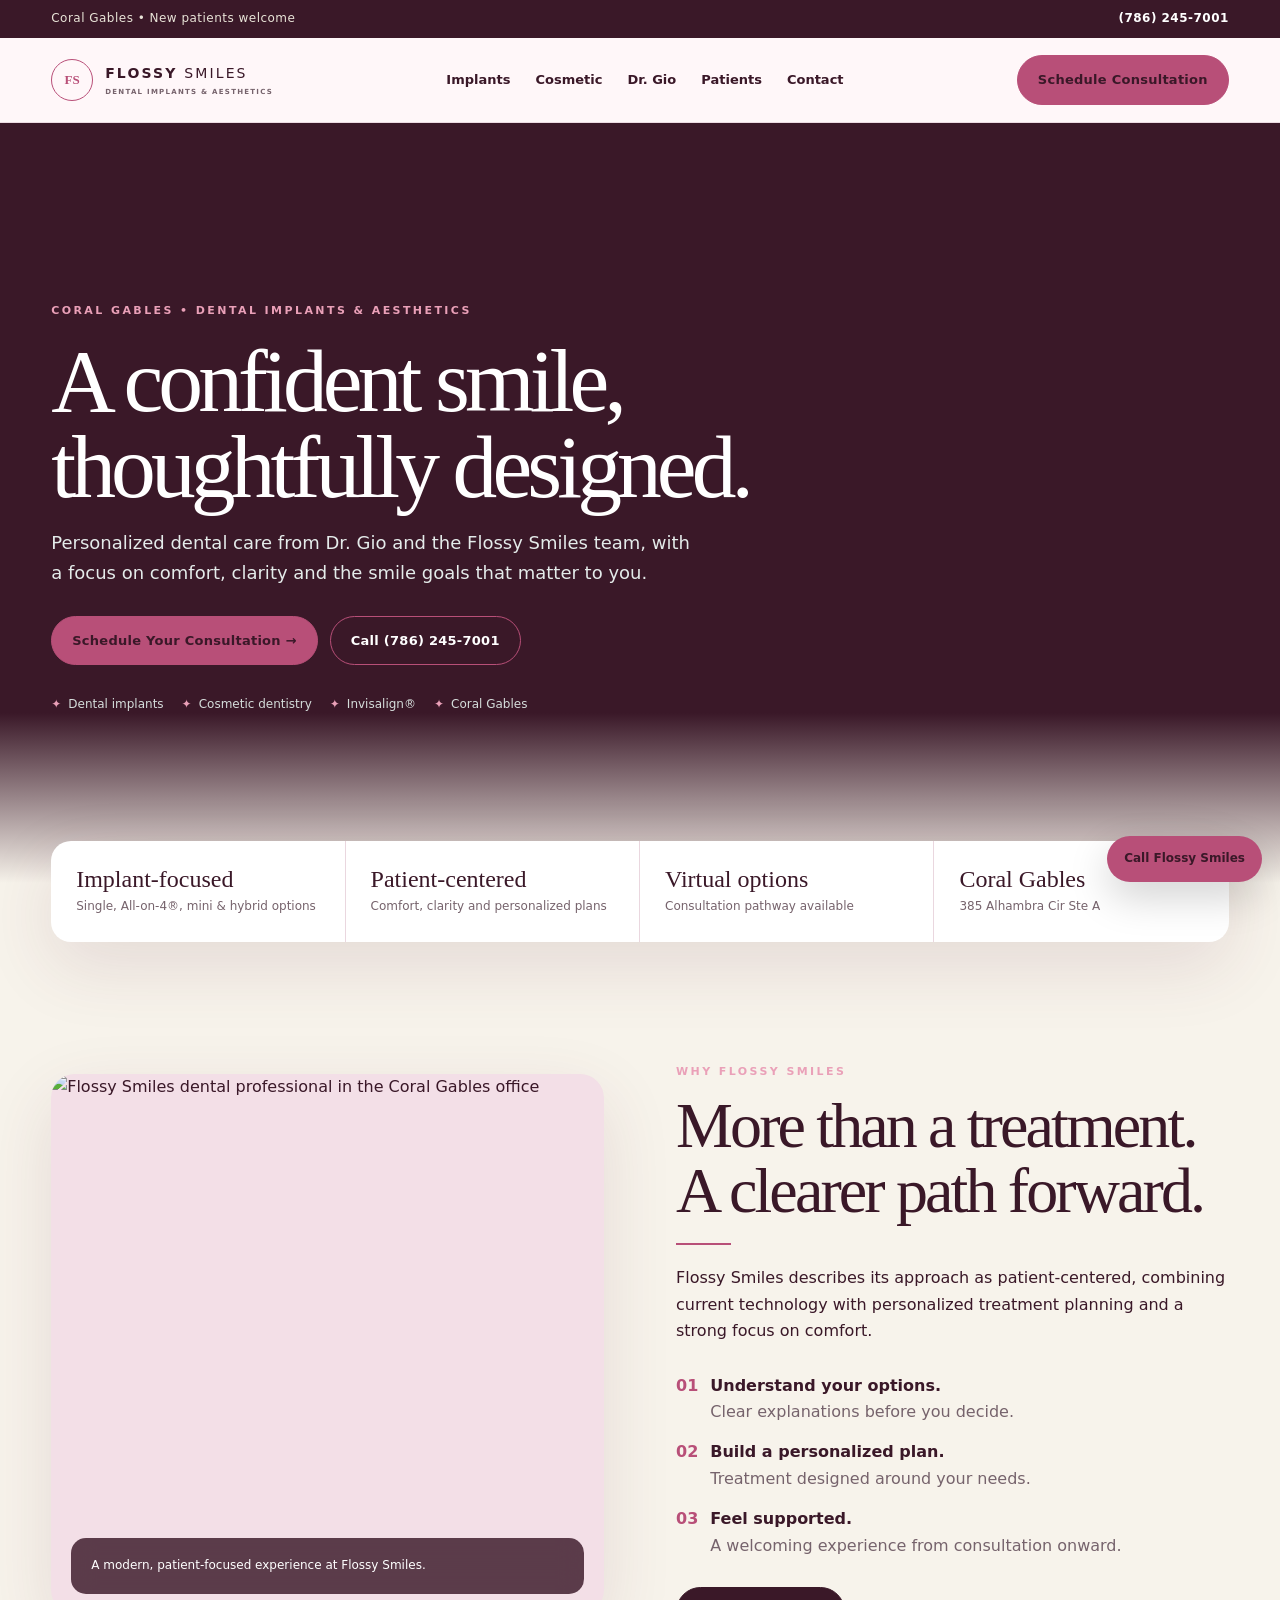
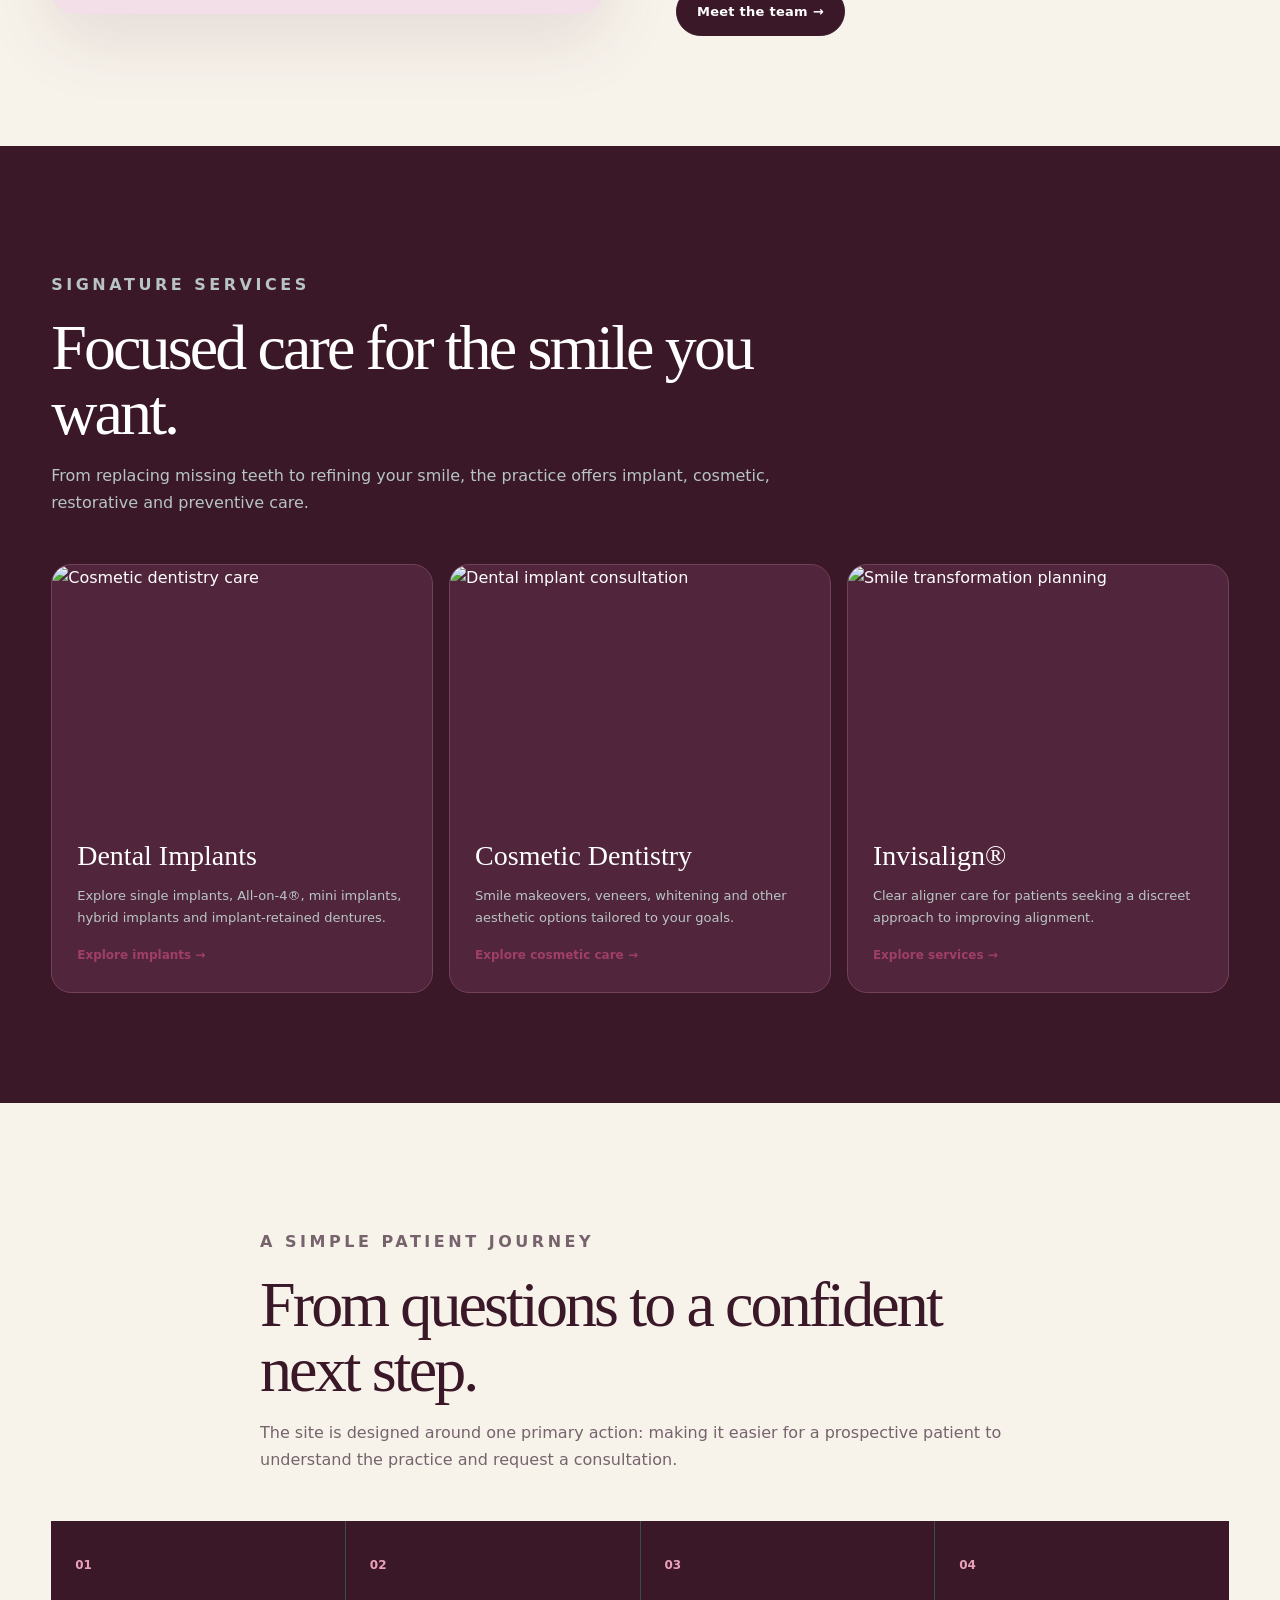
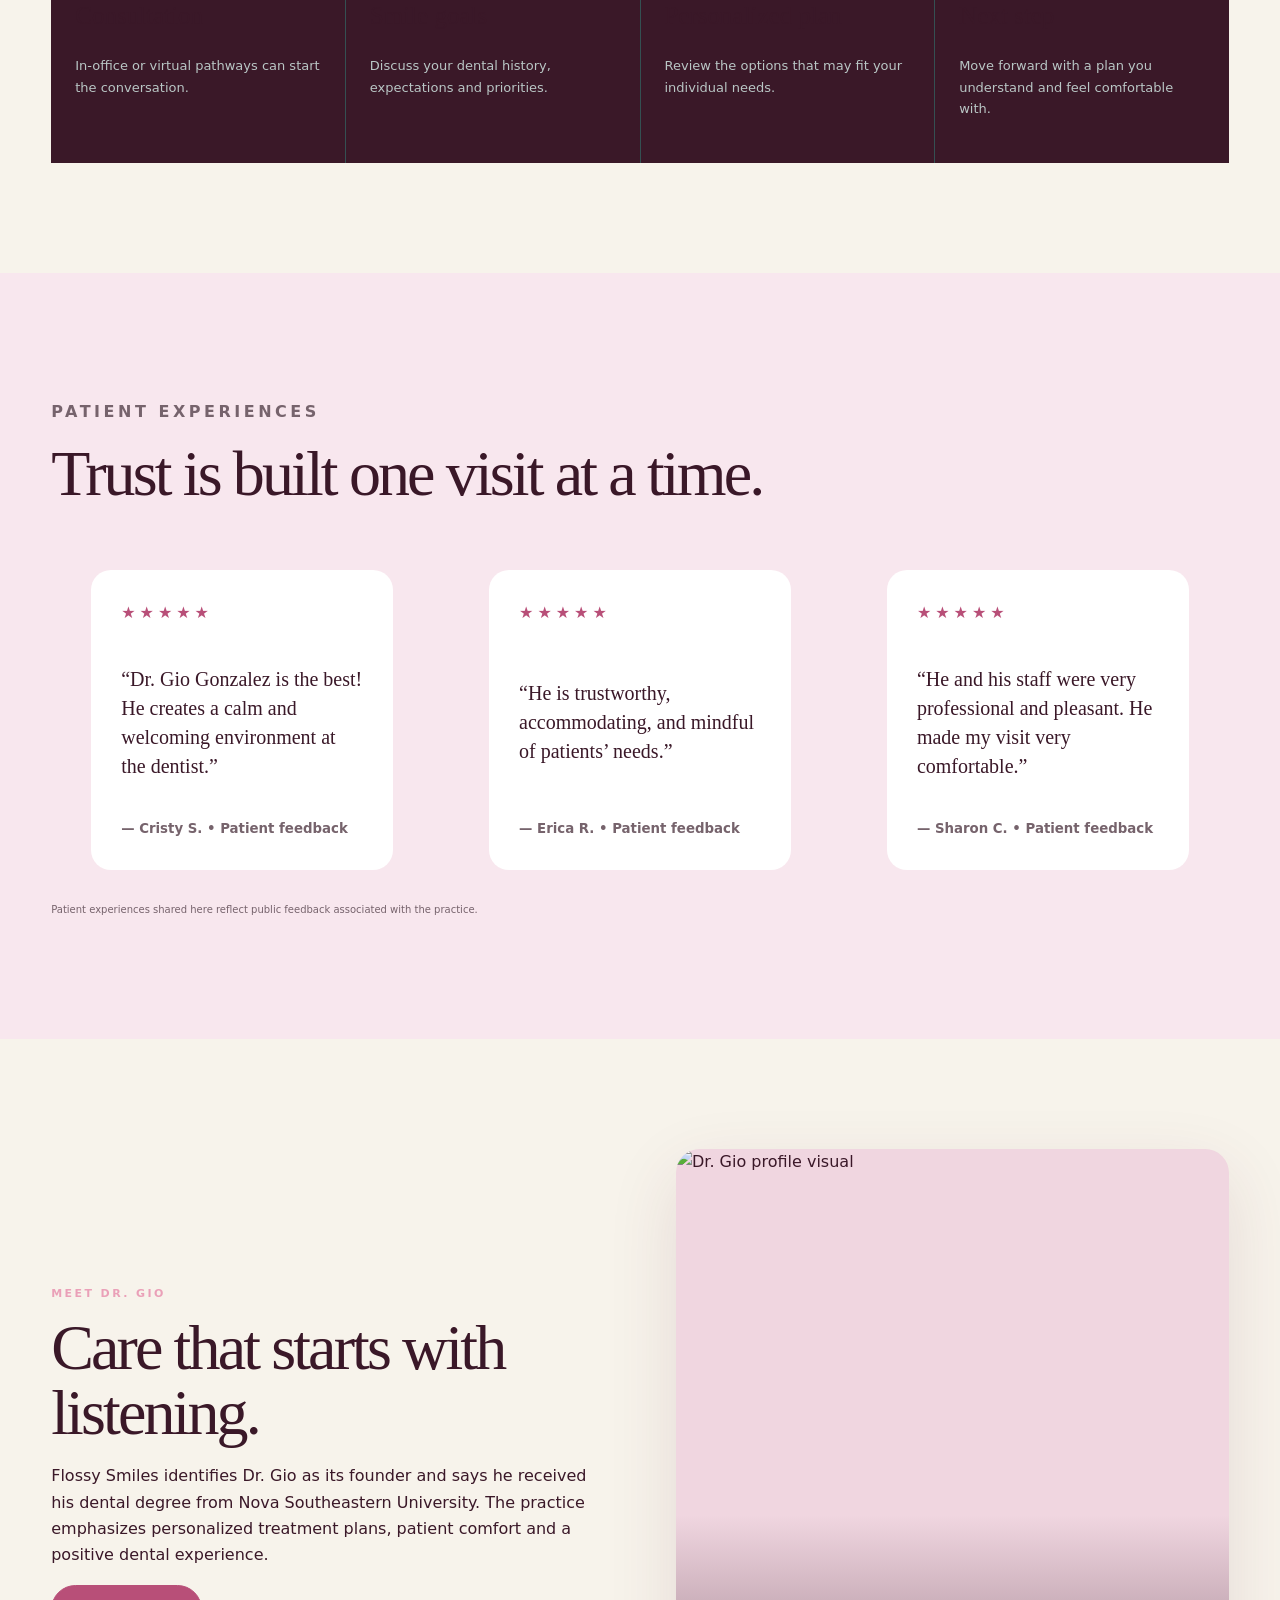
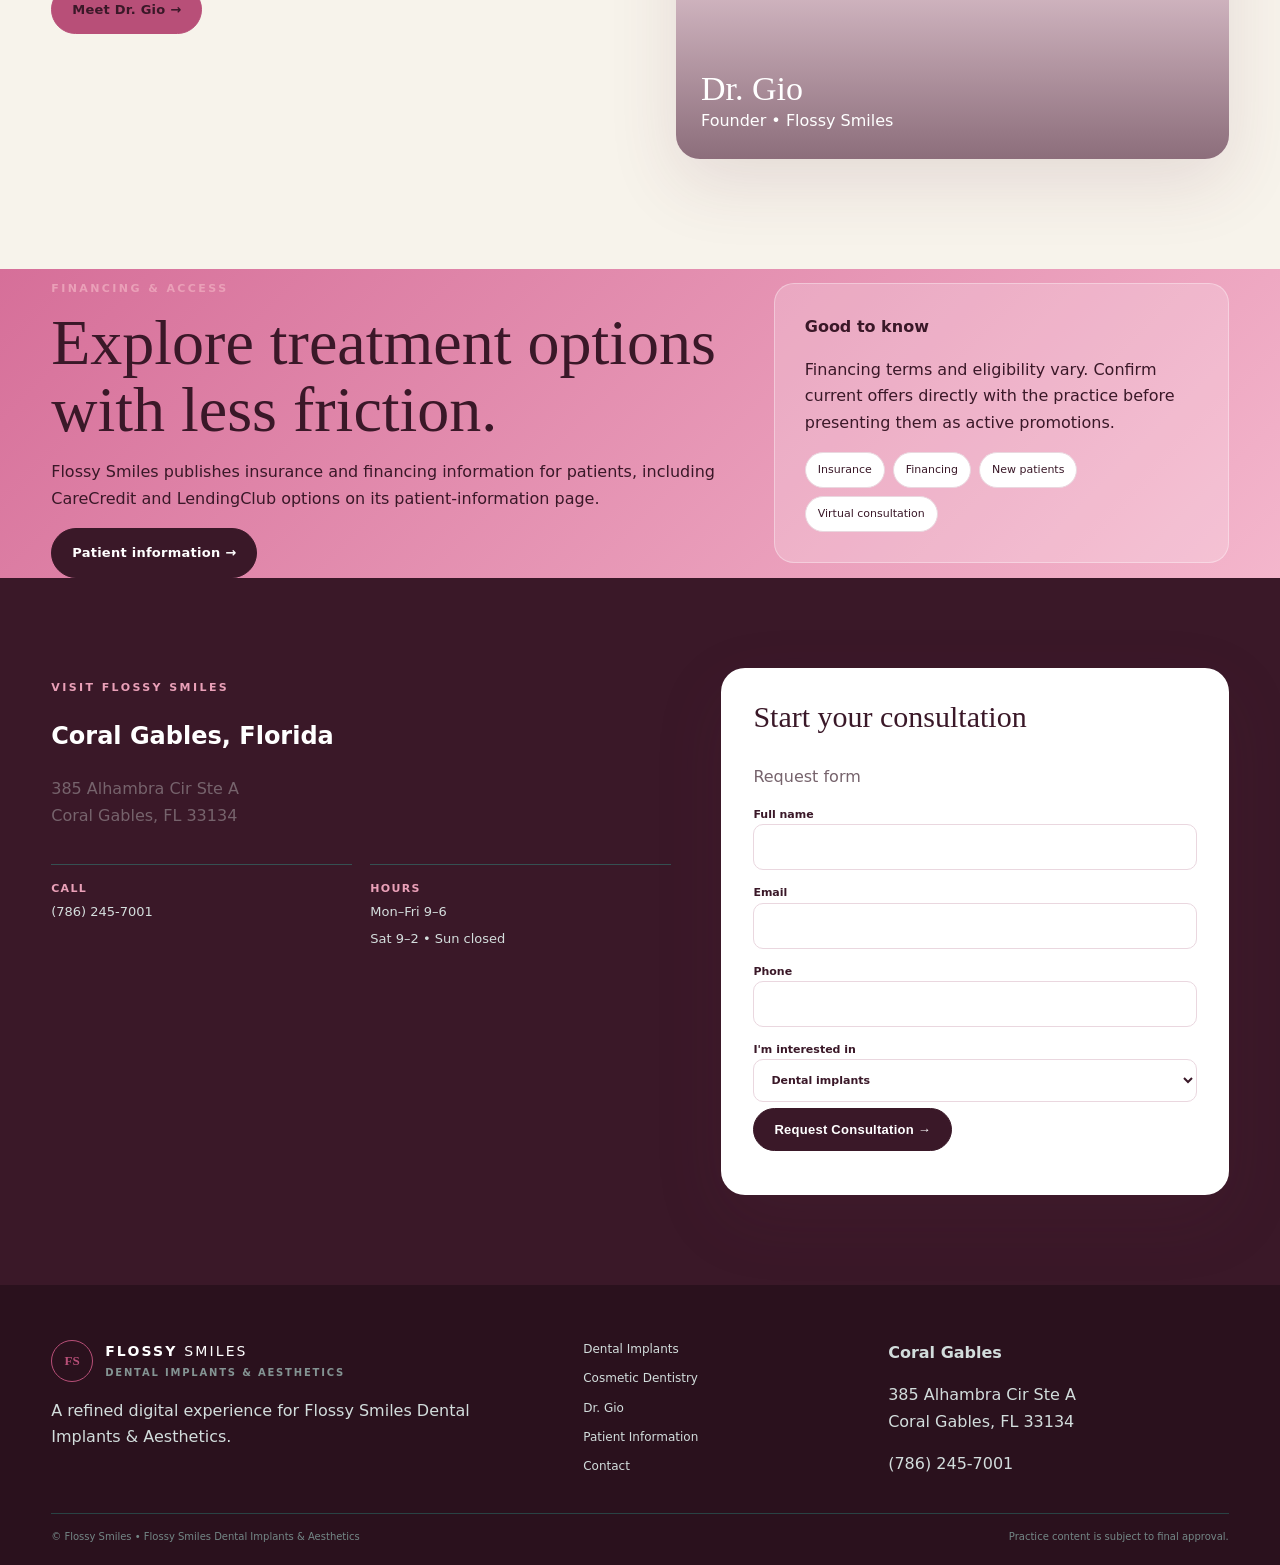
==== index.html @ 396caa27 "Add files via upload" ====
<!doctype html><html lang="en"><head><meta charset="utf-8"><meta name="viewport" content="width=device-width,initial-scale=1"><title>Flossy Smiles | Dental Implants & Aesthetics | Coral Gables</title><meta name="description" content="Flossy Smiles Dental Implants & Aesthetics in Coral Gables. Explore dental implants, cosmetic dentistry, Invisalign and personalized care with Dr. Gio."><link rel="canonical" href="https://flossysmiless.netlify.app/"><meta property="og:type" content="website"><meta property="og:title" content="Flossy Smiles | Dental Implants &amp; Aesthetics | Coral Gables"><meta property="og:url" content="https://flossysmiless.netlify.app/"><meta property="og:site_name" content="Flossy Smiles Dental Implants & Aesthetics"><meta name="twitter:card" content="summary_large_image"><link rel="stylesheet" href="styles.css"><script type="application/ld+json">{"@context":"https://schema.org","@type":"Dentist","name":"Flossy Smiles Dental Implants & Aesthetics","telephone":"+1-786-245-7001","url":"https://flossysmiless.netlify.app/","address":{"@type":"PostalAddress","streetAddress":"385 Alhambra Cir Ste A","addressLocality":"Coral Gables","addressRegion":"FL","postalCode":"33134","addressCountry":"US"}}</script></head><body>
<header class="site-header"><div class="topbar"><div class="wrap"><span>Coral Gables • New patients welcome</span><a href="tel:+17862457001">(786) 245-7001</a></div></div><nav class="nav wrap"><a class="brand" href="index.html"><span class="brand-mark">FS</span><span>FLOSSY <em>SMILES</em><small>DENTAL IMPLANTS & AESTHETICS</small></span></a><div class="navlinks"><a href="dental-implants.html">Implants</a><a href="cosmetic-dentistry.html">Cosmetic</a><a href="about.html">Dr. Gio</a><a href="patient-information.html">Patients</a><a href="contact.html">Contact</a></div><a class="btn" href="contact.html#appointment">Schedule Consultation</a><button class="mobile-toggle" aria-label="Open navigation">☰</button></nav></header>
<main><section class="hero"><div class="hero-media"></div><div class="wrap"><p class="eyebrow">CORAL GABLES • DENTAL IMPLANTS & AESTHETICS</p><h1>A confident smile, thoughtfully designed.</h1><p class="lead">Personalized dental care from Dr. Gio and the Flossy Smiles team, with a focus on comfort, clarity and the smile goals that matter to you.</p><div class="hero-actions"><a class="btn" href="contact.html#appointment">Schedule Your Consultation →</a><a class="btn btn-outline" href="tel:+17862457001">Call (786) 245-7001</a></div><div class="hero-note"><span>Dental implants</span><span>Cosmetic dentistry</span><span>Invisalign®</span><span>Coral Gables</span></div></div></section>
<section class="stats"><div class="wrap stats-grid"><div class="stat"><strong>Implant-focused</strong><span>Single, All-on-4®, mini & hybrid options</span></div><div class="stat"><strong>Patient-centered</strong><span>Comfort, clarity and personalized plans</span></div><div class="stat"><strong>Virtual options</strong><span>Consultation pathway available</span></div><div class="stat"><strong>Coral Gables</strong><span>385 Alhambra Cir Ste A</span></div></div></section>
<section class="section"><div class="wrap split"><div class="image-card"><img src="images/office.webp" alt="Flossy Smiles dental professional in the Coral Gables office" loading="lazy" decoding="async" width="1200" height="800"><div class="caption">A modern, patient-focused experience at Flossy Smiles.</div></div><div><p class="eyebrow">WHY FLOSSY SMILES</p><h2>More than a treatment. A clearer path forward.</h2><div class="gold-rule"></div><p>Flossy Smiles describes its approach as patient-centered, combining current technology with personalized treatment planning and a strong focus on comfort.</p><div class="checklist"><div class="check"><i>01</i><span><b>Understand your options.</b><br><span class="muted">Clear explanations before you decide.</span></span></div><div class="check"><i>02</i><span><b>Build a personalized plan.</b><br><span class="muted">Treatment designed around your needs.</span></span></div><div class="check"><i>03</i><span><b>Feel supported.</b><br><span class="muted">A welcoming experience from consultation onward.</span></span></div></div><a class="btn btn-dark" href="about.html">Meet the team →</a></div></div></section>
<section class="section dark"><div class="wrap"><div class="section-head"><p class="eyebrow">SIGNATURE SERVICES</p><h2>Focused care for the smile you want.</h2><p>From replacing missing teeth to refining your smile, the practice offers implant, cosmetic, restorative and preventive care.</p></div><div class="service-grid"><article class="service-card"><img src="images/cosmetic.webp" alt="Cosmetic dentistry care" loading="lazy" decoding="async" width="1200" height="800"><div class="service-body"><h3>Dental Implants</h3><p>Explore single implants, All-on-4®, mini implants, hybrid implants and implant-retained dentures.</p><a class="service-link" href="dental-implants.html">Explore implants →</a></div></article><article class="service-card"><img src="images/implants.webp" alt="Dental implant consultation" loading="lazy" decoding="async" width="1200" height="800"><div class="service-body"><h3>Cosmetic Dentistry</h3><p>Smile makeovers, veneers, whitening and other aesthetic options tailored to your goals.</p><a class="service-link" href="cosmetic-dentistry.html">Explore cosmetic care →</a></div></article><article class="service-card"><img src="images/smile-01.webp" alt="Smile transformation planning" loading="lazy" decoding="async" width="1200" height="800"><div class="service-body"><h3>Invisalign®</h3><p>Clear aligner care for patients seeking a discreet approach to improving alignment.</p><a class="service-link" href="cosmetic-dentistry.html">Explore services →</a></div></article></div></div></section>
<section class="section"><div class="wrap section-head"><p class="eyebrow">A SIMPLE PATIENT JOURNEY</p><h2>From questions to a confident next step.</h2><p>The site is designed around one primary action: making it easier for a prospective patient to understand the practice and request a consultation.</p></div><div class="wrap process"><article><b>01</b><h3>Consultation</h3><p>In-office or virtual pathways can start the conversation.</p></article><article><b>02</b><h3>Smile goals</h3><p>Discuss your dental history, expectations and priorities.</p></article><article><b>03</b><h3>Personalized plan</h3><p>Review the options that may fit your individual needs.</p></article><article><b>04</b><h3>Next step</h3><p>Move forward with a plan you understand and feel comfortable with.</p></article></div></section>
<section class="section reviews"><div class="wrap"><div class="section-head"><p class="eyebrow">PATIENT EXPERIENCES</p><h2>Trust is built one visit at a time.</h2></div><div class="review-grid"><blockquote class="review"><span class="stars">★★★★★</span><p>“Dr. Gio Gonzalez is the best! He creates a calm and welcoming environment at the dentist.”</p><small>— Cristy S. • Patient feedback</small></blockquote><blockquote class="review"><span class="stars">★★★★★</span><p>“He is trustworthy, accommodating, and mindful of patients’ needs.”</p><small>— Erica R. • Patient feedback</small></blockquote><blockquote class="review"><span class="stars">★★★★★</span><p>“He and his staff were very professional and pleasant. He made my visit very comfortable.”</p><small>— Sharon C. • Patient feedback</small></blockquote></div><p class="muted" style="font-size:10px;margin-top:16px">Patient experiences shared here reflect public feedback associated with the practice.</p></div></section>
<section class="section"><div class="wrap split"><div><p class="eyebrow">MEET DR. GIO</p><h2>Care that starts with listening.</h2><p>Flossy Smiles identifies Dr. Gio as its founder and says he received his dental degree from Nova Southeastern University. The practice emphasizes personalized treatment plans, patient comfort and a positive dental experience.</p><a class="btn" href="about.html">Meet Dr. Gio →</a></div><div class="image-card doctor-photo"><img src="images/dr-gio.webp" alt="Dr. Gio profile visual" loading="lazy" decoding="async" width="1200" height="800"><div class="doctor-label"><strong>Dr. Gio</strong><span>Founder • Flossy Smiles</span></div></div></div></section>
<section class="finance"><div class="wrap"><div><p class="eyebrow">FINANCING & ACCESS</p><h2>Explore treatment options with less friction.</h2><p>Flossy Smiles publishes insurance and financing information for patients, including CareCredit and LendingClub options on its patient-information page.</p><a class="btn btn-dark" href="patient-information.html">Patient information →</a></div><div class="finance-card"><b>Good to know</b><p>Financing terms and eligibility vary. Confirm current offers directly with the practice before presenting them as active promotions.</p><div class="pill-row"><span class="pill">Insurance</span><span class="pill">Financing</span><span class="pill">New patients</span><span class="pill">Virtual consultation</span></div></div></div></section>
<section class="contact-band"><div class="wrap contact-grid"><div><p class="eyebrow">VISIT FLOSSY SMILES</p><h2>Coral Gables, Florida</h2><p class="muted">385 Alhambra Cir Ste A<br>Coral Gables, FL 33134</p><div class="contact-info"><div><b>CALL</b><span><a href="tel:+17862457001">(786) 245-7001</a></span></div><div><b>HOURS</b><span>Mon–Fri 9–6<br>Sat 9–2 • Sun closed</span></div></div></div><div class="form-card" id="appointment"><h3>Start your consultation</h3><p class="muted">Request form</p><form data-consultation-form><label>Full name<input required autocomplete="name"></label><label>Email<input required type="email" autocomplete="email"></label><label>Phone<input required type="tel" autocomplete="tel"></label><label>I'm interested in<select><option>Dental implants</option><option>Cosmetic dentistry</option><option>Invisalign®</option><option>General dentistry</option><option>Not sure yet</option></select></label><button class="btn btn-dark" type="submit">Request Consultation →</button><p class="form-status" aria-live="polite"></p></form></div></div></section></main>
<footer class="footer"><div class="wrap footer-grid"><div><a class="brand" href="index.html"><span class="brand-mark">FS</span><span>FLOSSY <em>SMILES</em><small>DENTAL IMPLANTS & AESTHETICS</small></span></a><p>A refined digital experience for Flossy Smiles Dental Implants & Aesthetics.</p></div><div class="footer-links"><a href="dental-implants.html">Dental Implants</a><a href="cosmetic-dentistry.html">Cosmetic Dentistry</a><a href="about.html">Dr. Gio</a><a href="patient-information.html">Patient Information</a><a href="contact.html">Contact</a></div><div><b>Coral Gables</b><p>385 Alhambra Cir Ste A<br>Coral Gables, FL 33134</p><a href="tel:+17862457001">(786) 245-7001</a></div></div><div class="wrap copyright"><span>© <span data-year></span> Flossy Smiles • Flossy Smiles Dental Implants & Aesthetics</span><span>Practice content is subject to final approval.</span></div></footer><a class="floating-call" href="tel:+17862457001">Call Flossy Smiles</a><script src="script.js"></script></body></html>
---- styles.css ----
:root{--ink:#3a1828;--ink2:#5a2740;--cream:#f7f3eb;--paper:#ffffff;--gold:#b84f78;--gold2:#eaa0b8;--muted:#76636c;--line:#ead7df;--white:#fff;--shadow:0 24px 70px rgba(98,38,63,.12)}*{box-sizing:border-box}html{scroll-behavior:smooth}body{margin:0;background:var(--cream);color:var(--ink);font-family:Inter,ui-sans-serif,system-ui,-apple-system,BlinkMacSystemFont,"Segoe UI",sans-serif;line-height:1.65}body.menu-open{overflow:hidden}a{color:inherit;text-decoration:none}img{max-width:100%;display:block}.wrap{width:min(1180px,92%);margin:auto}.topbar{background:var(--ink);color:#e9e4d8;font-size:12px;letter-spacing:.04em}.topbar .wrap{min-height:38px;display:flex;align-items:center;justify-content:space-between;gap:18px}.topbar a{color:#fff;font-weight:800}.nav{height:84px;display:flex;align-items:center;justify-content:space-between;gap:22px}.site-header{position:sticky;top:0;z-index:100;background:rgba(255,247,250,.94);backdrop-filter:blur(18px);border-bottom:1px solid rgba(234,215,223,.9)}.brand{display:flex;align-items:center;gap:12px;font-size:14px;font-weight:900;letter-spacing:.15em}.brand-mark{width:42px;height:42px;border:1px solid var(--gold);border-radius:50%;display:grid;place-items:center;color:var(--gold);font-family:Georgia,serif;font-size:13px;letter-spacing:0}.brand em{font-style:normal;font-weight:400}.brand small{display:block;font-size:7px;letter-spacing:.18em;color:var(--muted);margin-top:2px}.navlinks{display:flex;align-items:center;gap:25px;font-size:13px;font-weight:700}.navlinks a{position:relative}.navlinks a:after{content:"";position:absolute;left:0;bottom:-8px;width:0;height:1px;background:var(--gold);transition:.25s}.navlinks a:hover:after{width:100%}.btn{display:inline-flex;align-items:center;justify-content:center;gap:9px;border:1px solid var(--gold);background:var(--gold);color:var(--ink);padding:13px 20px;border-radius:999px;font-size:13px;font-weight:900;letter-spacing:.02em;transition:.25s;cursor:pointer}.btn:hover{transform:translateY(-2px);box-shadow:0 10px 28px rgba(184,79,120,.25)}.btn-dark{background:var(--ink);border-color:var(--ink);color:#fff}.btn-outline{background:transparent;color:inherit}.btn-light{background:#fff;border-color:#fff;color:var(--ink)}.mobile-toggle{display:none;background:none;border:0;font-size:24px;color:var(--ink)}.hero{position:relative;min-height:760px;display:flex;align-items:center;overflow:hidden;background:var(--ink)}.hero-media{position:absolute;inset:0;background-image:linear-gradient(90deg,rgba(58,24,40,.82) 0%,rgba(58,24,40,.55) 40%,rgba(58,24,40,.12) 75%,rgba(58,24,40,.22) 100%),url('images/hero.webp');background-size:cover;background-position:center}.hero:after{content:"";position:absolute;inset:auto 0 0;height:170px;background:linear-gradient(transparent,var(--cream))}.hero .wrap{position:relative;z-index:2;padding:120px 0;color:#fff}.eyebrow{font-size:11px;letter-spacing:.22em;font-weight:900;color:var(--gold2);text-transform:uppercase}.hero h1{font:500 clamp(52px,7vw,94px)/.96 Georgia,serif;letter-spacing:-.055em;max-width:850px;margin:18px 0}.hero p.lead{max-width:650px;font-size:18px;color:#e4ebea}.hero-actions{display:flex;gap:12px;flex-wrap:wrap;margin-top:28px}.hero-note{margin-top:30px;font-size:12px;color:#d5dddb;display:flex;gap:18px;flex-wrap:wrap}.hero-note span:before{content:"✦";color:var(--gold2);margin-right:7px}.stats{position:relative;z-index:5;margin-top:-42px}.stats-grid{display:grid;grid-template-columns:repeat(4,1fr);background:var(--paper);box-shadow:var(--shadow);border-radius:20px;overflow:hidden}.stat{padding:25px;border-right:1px solid var(--line)}.stat:last-child{border:0}.stat strong{display:block;font:500 24px Georgia,serif}.stat span{display:block;color:var(--muted);font-size:12px;margin-top:4px}.section{padding:110px 0}.section-tight{padding:80px 0}.section-head{max-width:760px;margin-bottom:48px}.section-head.center{text-align:center;margin-left:auto;margin-right:auto}.section h2{font:500 clamp(42px,5vw,68px)/1.02 Georgia,serif;letter-spacing:-.045em;margin:12px 0 18px}.section-head p{color:var(--muted);font-size:16px}.split{display:grid;grid-template-columns:1fr 1fr;gap:72px;align-items:center}.image-card{border-radius:24px;overflow:hidden;min-height:540px;background:#f3dfe7;box-shadow:var(--shadow);position:relative}.image-card img{width:100%;height:100%;object-fit:cover;position:absolute;inset:0}.image-card .caption{position:absolute;left:20px;right:20px;bottom:20px;padding:18px 20px;background:rgba(58,24,40,.82);backdrop-filter:blur(12px);color:#fff;border-radius:15px;font-size:12px}.gold-rule{width:55px;height:2px;background:var(--gold);margin:20px 0}.checklist{display:grid;gap:14px;margin:28px 0}.check{display:flex;gap:12px;align-items:flex-start}.check i{font-style:normal;color:var(--gold);font-weight:900}.muted{color:var(--muted)}.service-grid{display:grid;grid-template-columns:repeat(3,1fr);gap:16px}.service-card{background:var(--paper);border:1px solid var(--line);border-radius:20px;overflow:hidden;transition:.3s}.service-card:hover{transform:translateY(-6px);box-shadow:var(--shadow)}.service-card img{height:250px;width:100%;object-fit:cover}.service-body{padding:25px}.service-body h3{font:500 28px Georgia,serif;margin:0 0 8px}.service-body p{font-size:13px;color:var(--muted)}.service-link{font-weight:900;color:#9f3f67;font-size:12px}.dark{background:var(--ink);color:#fff}.dark .muted{color:#b7c4c3}.dark .eyebrow{color:var(--gold2)}.dark .section-head p{color:#b7c4c3}.dark .service-card{background:#51253b;border-color:#74415a}.dark .service-card p{color:#b9c6c5}.process{display:grid;grid-template-columns:repeat(4,1fr);gap:1px;background:#345052;margin-top:48px}.process article{background:var(--ink);padding:30px 24px;min-height:210px}.process b{color:var(--gold2);font-size:12px}.process h3{font:500 25px Georgia,serif}.process p{color:#b9c6c5;font-size:13px}.doctor-photo{min-height:610px;background:#f0d6e0;position:relative}.doctor-photo img{object-position:center top}.doctor-photo:after{content:"";position:absolute;inset:0;background:linear-gradient(transparent 60%,rgba(58,24,40,.55))}.doctor-label{position:absolute;z-index:2;bottom:25px;left:25px;color:#fff}.doctor-label strong{font:500 34px Georgia,serif;display:block}.reviews{background:#f8e7ee}.review-grid{display:grid;grid-template-columns:repeat(3,1fr);gap:16px}.review{background:var(--paper);border-radius:20px;padding:30px;min-height:300px;display:flex;flex-direction:column;justify-content:space-between}.stars{color:var(--gold);letter-spacing:4px}.review p{font:20px/1.45 Georgia,serif}.review small{font-weight:900;color:var(--muted)}.gallery{display:grid;grid-template-columns:1.4fr .8fr .8fr;grid-auto-rows:250px;gap:12px}.gallery figure{margin:0;overflow:hidden;border-radius:18px;position:relative;background:#f1dfe6}.gallery figure:first-child{grid-row:span 2}.gallery img{width:100%;height:100%;object-fit:cover;transition:.5s}.gallery figure:hover img{transform:scale(1.04)}.gallery figcaption{position:absolute;left:14px;bottom:14px;background:rgba(58,24,40,.78);color:#fff;border-radius:999px;padding:7px 12px;font-size:10px}.finance{background:linear-gradient(135deg,#d66f99,#f4b6cc);color:var(--ink)}.finance .wrap{display:grid;grid-template-columns:1.2fr .8fr;gap:40px;align-items:center}.finance h2{font:500 clamp(40px,5vw,64px)/1.05 Georgia,serif;margin:10px 0}.finance-card{background:rgba(255,255,255,.2);border:1px solid rgba(255,255,255,.35);border-radius:20px;padding:30px}.contact-band{background:#3a1828;color:#fff;padding:90px 0}.contact-grid{display:grid;grid-template-columns:1.1fr .9fr;gap:50px}.contact-info{display:grid;grid-template-columns:1fr 1fr;gap:18px;margin-top:35px}.contact-info div{border-top:1px solid #355052;padding-top:15px}.contact-info b{display:block;color:var(--gold2);font-size:11px;letter-spacing:.12em}.contact-info span{font-size:13px;color:#d4dedd}.form-card{background:var(--paper);color:var(--ink);border-radius:24px;padding:32px;box-shadow:var(--shadow)}.form-card h3{font:500 30px Georgia,serif;margin-top:0}label{display:block;font-size:11px;font-weight:900;margin:14px 0 6px}input,select,textarea{width:100%;border:1px solid var(--line);background:#fff;padding:13px;border-radius:10px;font:inherit;color:var(--ink)}textarea{min-height:110px;resize:vertical}.form-status{font-size:11px;color:var(--muted);margin:12px 0 0}.footer{background:#2a111d;color:#d2dddc;padding:55px 0 20px}.footer-grid{display:grid;grid-template-columns:1.3fr .7fr .9fr;gap:40px}.footer .brand{color:#fff}.footer-links{display:grid;gap:9px;font-size:12px}.footer-links a:hover{color:var(--gold2)}.footer small{color:#849493;font-size:10px}.copyright{border-top:1px solid #294344;margin-top:35px;padding-top:15px;color:#738786;font-size:10px;display:flex;justify-content:space-between;gap:15px}.page-hero{background:var(--ink);color:#fff;padding:110px 0 100px}.page-hero h1{font:500 clamp(48px,6vw,78px)/1 Georgia,serif;max-width:800px;margin:12px 0}.page-hero p{max-width:650px;color:#c5d0cf;font-size:16px}.faq{display:grid;gap:10px}.faq details{background:var(--paper);border:1px solid var(--line);border-radius:14px;padding:18px 20px}.faq summary{cursor:pointer;font-weight:900}.pill-row{display:flex;gap:8px;flex-wrap:wrap}.pill{border:1px solid var(--line);padding:8px 12px;border-radius:999px;font-size:11px;background:var(--paper)}.notice{padding:16px 18px;border-left:3px solid var(--gold);background:#fff0f5;color:#6b5661;font-size:12px}.floating-call{position:fixed;right:18px;bottom:18px;z-index:90;background:var(--gold);color:var(--ink);border-radius:999px;padding:13px 17px;font-size:12px;font-weight:900;box-shadow:0 15px 40px rgba(0,0,0,.18)}@media(max-width:980px){.navlinks{display:none}.mobile-toggle{display:block}.nav>.btn{display:none}.stats-grid{grid-template-columns:repeat(2,1fr)}.stat:nth-child(2){border-right:0}.split,.finance .wrap,.contact-grid{grid-template-columns:1fr}.service-grid,.review-grid{grid-template-columns:1fr 1fr}.process{grid-template-columns:1fr 1fr}.gallery{grid-template-columns:1fr 1fr}.gallery figure:first-child{grid-row:span 2}.footer-grid{grid-template-columns:1fr 1fr}}@media(max-width:600px){.topbar .wrap{justify-content:center}.topbar .hours{display:none}.nav{height:72px}.brand{font-size:12px}.brand small{font-size:6px}.hero{min-height:680px}.hero .wrap{padding:95px 0}.hero h1{font-size:52px}.hero p.lead{font-size:16px}.stats-grid,.service-grid,.review-grid,.process,.gallery,.footer-grid,.contact-info{grid-template-columns:1fr}.stat{border-right:0!important;border-bottom:1px solid var(--line)}.stat:last-child{border-bottom:0}.section{padding:78px 0}.section h2{font-size:45px}.image-card,.doctor-photo{min-height:430px}.gallery{grid-auto-rows:230px}.gallery figure:first-child{grid-row:auto}.finance{padding:78px 0}.contact-band{padding:70px 0}.copyright{flex-direction:column}.floating-call{right:12px;left:12px;text-align:center}.page-hero{padding:80px 0}.page-hero h1{font-size:48px}}
@media(max-width:980px){.navlinks.mobile-open{display:flex;position:fixed;top:122px;left:0;right:0;z-index:99;flex-direction:column;align-items:stretch;gap:0;background:var(--paper);border-bottom:1px solid var(--line);box-shadow:0 18px 40px rgba(98,38,63,.12);padding:10px 4%;max-height:calc(100vh - 122px);overflow:auto}.navlinks.mobile-open a{padding:16px 0;border-bottom:1px solid var(--line)}.navlinks.mobile-open a:last-child{border-bottom:0}}
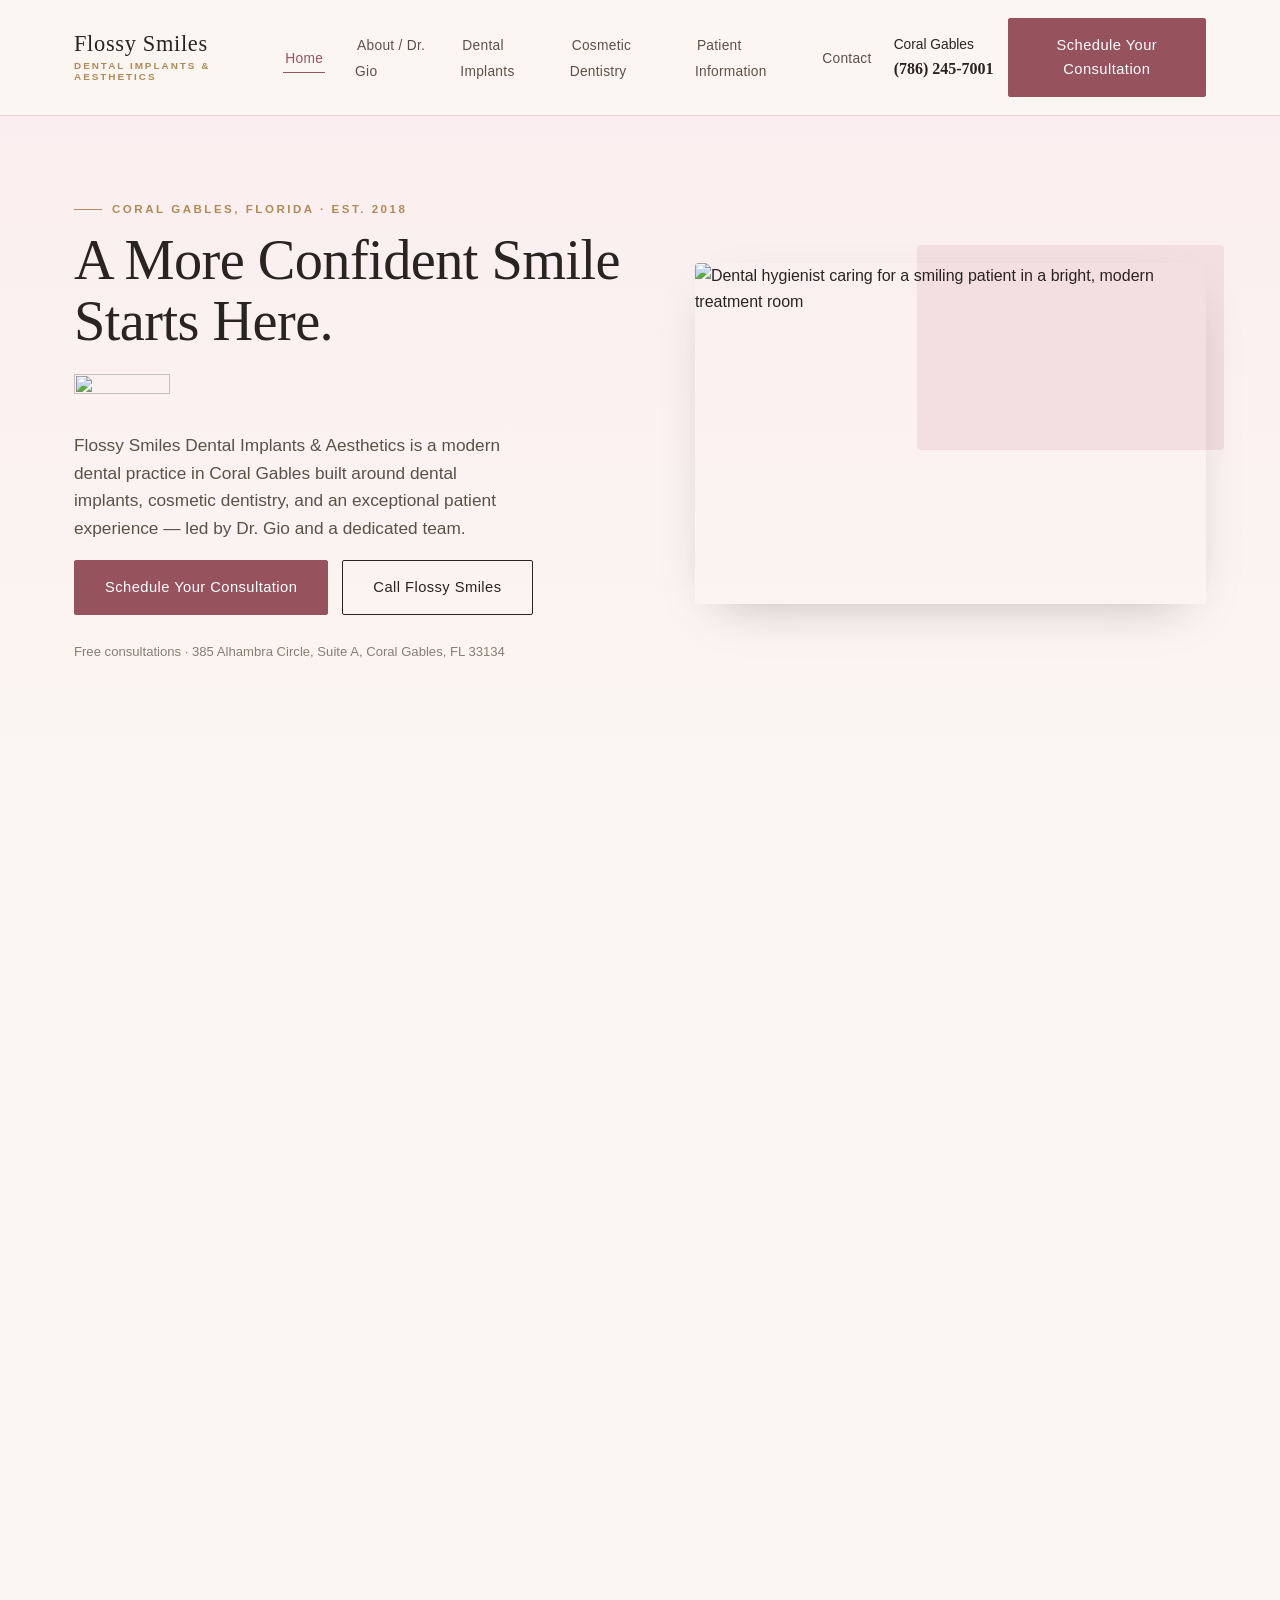
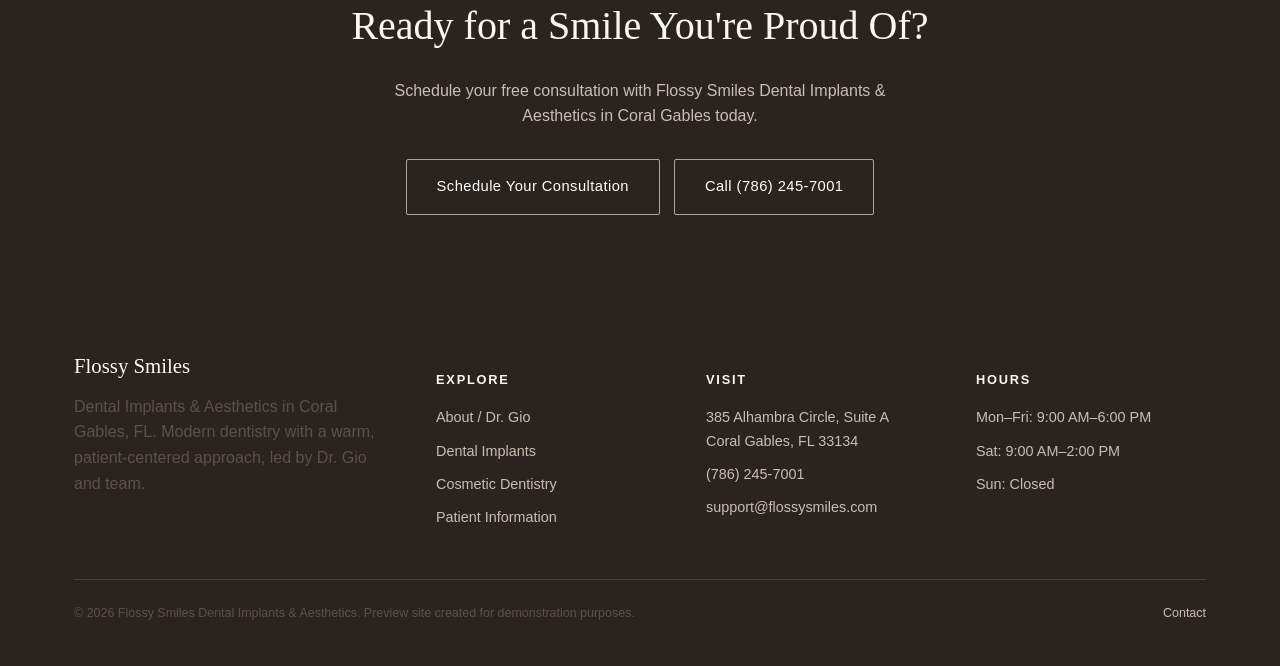
==== commit 22f02342: "Add files via upload" ====
--- a/index.html
+++ b/index.html
@@ -1,12 +1,315 @@
-<!doctype html><html lang="en"><head><meta charset="utf-8"><meta name="viewport" content="width=device-width,initial-scale=1"><title>Flossy Smiles | Dental Implants & Aesthetics | Coral Gables</title><meta name="description" content="Flossy Smiles Dental Implants & Aesthetics in Coral Gables. Explore dental implants, cosmetic dentistry, Invisalign and personalized care with Dr. Gio."><link rel="canonical" href="https://flossysmiless.netlify.app/"><meta property="og:type" content="website"><meta property="og:title" content="Flossy Smiles | Dental Implants &amp; Aesthetics | Coral Gables"><meta property="og:url" content="https://flossysmiless.netlify.app/"><meta property="og:site_name" content="Flossy Smiles Dental Implants & Aesthetics"><meta name="twitter:card" content="summary_large_image"><link rel="stylesheet" href="styles.css"><script type="application/ld+json">{"@context":"https://schema.org","@type":"Dentist","name":"Flossy Smiles Dental Implants & Aesthetics","telephone":"+1-786-245-7001","url":"https://flossysmiless.netlify.app/","address":{"@type":"PostalAddress","streetAddress":"385 Alhambra Cir Ste A","addressLocality":"Coral Gables","addressRegion":"FL","postalCode":"33134","addressCountry":"US"}}</script></head><body>
-<header class="site-header"><div class="topbar"><div class="wrap"><span>Coral Gables • New patients welcome</span><a href="tel:+17862457001">(786) 245-7001</a></div></div><nav class="nav wrap"><a class="brand" href="index.html"><span class="brand-mark">FS</span><span>FLOSSY <em>SMILES</em><small>DENTAL IMPLANTS & AESTHETICS</small></span></a><div class="navlinks"><a href="dental-implants.html">Implants</a><a href="cosmetic-dentistry.html">Cosmetic</a><a href="about.html">Dr. Gio</a><a href="patient-information.html">Patients</a><a href="contact.html">Contact</a></div><a class="btn" href="contact.html#appointment">Schedule Consultation</a><button class="mobile-toggle" aria-label="Open navigation">☰</button></nav></header>
-<main><section class="hero"><div class="hero-media"></div><div class="wrap"><p class="eyebrow">CORAL GABLES • DENTAL IMPLANTS & AESTHETICS</p><h1>A confident smile, thoughtfully designed.</h1><p class="lead">Personalized dental care from Dr. Gio and the Flossy Smiles team, with a focus on comfort, clarity and the smile goals that matter to you.</p><div class="hero-actions"><a class="btn" href="contact.html#appointment">Schedule Your Consultation →</a><a class="btn btn-outline" href="tel:+17862457001">Call (786) 245-7001</a></div><div class="hero-note"><span>Dental implants</span><span>Cosmetic dentistry</span><span>Invisalign®</span><span>Coral Gables</span></div></div></section>
-<section class="stats"><div class="wrap stats-grid"><div class="stat"><strong>Implant-focused</strong><span>Single, All-on-4®, mini & hybrid options</span></div><div class="stat"><strong>Patient-centered</strong><span>Comfort, clarity and personalized plans</span></div><div class="stat"><strong>Virtual options</strong><span>Consultation pathway available</span></div><div class="stat"><strong>Coral Gables</strong><span>385 Alhambra Cir Ste A</span></div></div></section>
-<section class="section"><div class="wrap split"><div class="image-card"><img src="images/office.webp" alt="Flossy Smiles dental professional in the Coral Gables office" loading="lazy" decoding="async" width="1200" height="800"><div class="caption">A modern, patient-focused experience at Flossy Smiles.</div></div><div><p class="eyebrow">WHY FLOSSY SMILES</p><h2>More than a treatment. A clearer path forward.</h2><div class="gold-rule"></div><p>Flossy Smiles describes its approach as patient-centered, combining current technology with personalized treatment planning and a strong focus on comfort.</p><div class="checklist"><div class="check"><i>01</i><span><b>Understand your options.</b><br><span class="muted">Clear explanations before you decide.</span></span></div><div class="check"><i>02</i><span><b>Build a personalized plan.</b><br><span class="muted">Treatment designed around your needs.</span></span></div><div class="check"><i>03</i><span><b>Feel supported.</b><br><span class="muted">A welcoming experience from consultation onward.</span></span></div></div><a class="btn btn-dark" href="about.html">Meet the team →</a></div></div></section>
-<section class="section dark"><div class="wrap"><div class="section-head"><p class="eyebrow">SIGNATURE SERVICES</p><h2>Focused care for the smile you want.</h2><p>From replacing missing teeth to refining your smile, the practice offers implant, cosmetic, restorative and preventive care.</p></div><div class="service-grid"><article class="service-card"><img src="images/cosmetic.webp" alt="Cosmetic dentistry care" loading="lazy" decoding="async" width="1200" height="800"><div class="service-body"><h3>Dental Implants</h3><p>Explore single implants, All-on-4®, mini implants, hybrid implants and implant-retained dentures.</p><a class="service-link" href="dental-implants.html">Explore implants →</a></div></article><article class="service-card"><img src="images/implants.webp" alt="Dental implant consultation" loading="lazy" decoding="async" width="1200" height="800"><div class="service-body"><h3>Cosmetic Dentistry</h3><p>Smile makeovers, veneers, whitening and other aesthetic options tailored to your goals.</p><a class="service-link" href="cosmetic-dentistry.html">Explore cosmetic care →</a></div></article><article class="service-card"><img src="images/smile-01.webp" alt="Smile transformation planning" loading="lazy" decoding="async" width="1200" height="800"><div class="service-body"><h3>Invisalign®</h3><p>Clear aligner care for patients seeking a discreet approach to improving alignment.</p><a class="service-link" href="cosmetic-dentistry.html">Explore services →</a></div></article></div></div></section>
-<section class="section"><div class="wrap section-head"><p class="eyebrow">A SIMPLE PATIENT JOURNEY</p><h2>From questions to a confident next step.</h2><p>The site is designed around one primary action: making it easier for a prospective patient to understand the practice and request a consultation.</p></div><div class="wrap process"><article><b>01</b><h3>Consultation</h3><p>In-office or virtual pathways can start the conversation.</p></article><article><b>02</b><h3>Smile goals</h3><p>Discuss your dental history, expectations and priorities.</p></article><article><b>03</b><h3>Personalized plan</h3><p>Review the options that may fit your individual needs.</p></article><article><b>04</b><h3>Next step</h3><p>Move forward with a plan you understand and feel comfortable with.</p></article></div></section>
-<section class="section reviews"><div class="wrap"><div class="section-head"><p class="eyebrow">PATIENT EXPERIENCES</p><h2>Trust is built one visit at a time.</h2></div><div class="review-grid"><blockquote class="review"><span class="stars">★★★★★</span><p>“Dr. Gio Gonzalez is the best! He creates a calm and welcoming environment at the dentist.”</p><small>— Cristy S. • Patient feedback</small></blockquote><blockquote class="review"><span class="stars">★★★★★</span><p>“He is trustworthy, accommodating, and mindful of patients’ needs.”</p><small>— Erica R. • Patient feedback</small></blockquote><blockquote class="review"><span class="stars">★★★★★</span><p>“He and his staff were very professional and pleasant. He made my visit very comfortable.”</p><small>— Sharon C. • Patient feedback</small></blockquote></div><p class="muted" style="font-size:10px;margin-top:16px">Patient experiences shared here reflect public feedback associated with the practice.</p></div></section>
-<section class="section"><div class="wrap split"><div><p class="eyebrow">MEET DR. GIO</p><h2>Care that starts with listening.</h2><p>Flossy Smiles identifies Dr. Gio as its founder and says he received his dental degree from Nova Southeastern University. The practice emphasizes personalized treatment plans, patient comfort and a positive dental experience.</p><a class="btn" href="about.html">Meet Dr. Gio →</a></div><div class="image-card doctor-photo"><img src="images/dr-gio.webp" alt="Dr. Gio profile visual" loading="lazy" decoding="async" width="1200" height="800"><div class="doctor-label"><strong>Dr. Gio</strong><span>Founder • Flossy Smiles</span></div></div></div></section>
-<section class="finance"><div class="wrap"><div><p class="eyebrow">FINANCING & ACCESS</p><h2>Explore treatment options with less friction.</h2><p>Flossy Smiles publishes insurance and financing information for patients, including CareCredit and LendingClub options on its patient-information page.</p><a class="btn btn-dark" href="patient-information.html">Patient information →</a></div><div class="finance-card"><b>Good to know</b><p>Financing terms and eligibility vary. Confirm current offers directly with the practice before presenting them as active promotions.</p><div class="pill-row"><span class="pill">Insurance</span><span class="pill">Financing</span><span class="pill">New patients</span><span class="pill">Virtual consultation</span></div></div></div></section>
-<section class="contact-band"><div class="wrap contact-grid"><div><p class="eyebrow">VISIT FLOSSY SMILES</p><h2>Coral Gables, Florida</h2><p class="muted">385 Alhambra Cir Ste A<br>Coral Gables, FL 33134</p><div class="contact-info"><div><b>CALL</b><span><a href="tel:+17862457001">(786) 245-7001</a></span></div><div><b>HOURS</b><span>Mon–Fri 9–6<br>Sat 9–2 • Sun closed</span></div></div></div><div class="form-card" id="appointment"><h3>Start your consultation</h3><p class="muted">Request form</p><form data-consultation-form><label>Full name<input required autocomplete="name"></label><label>Email<input required type="email" autocomplete="email"></label><label>Phone<input required type="tel" autocomplete="tel"></label><label>I'm interested in<select><option>Dental implants</option><option>Cosmetic dentistry</option><option>Invisalign®</option><option>General dentistry</option><option>Not sure yet</option></select></label><button class="btn btn-dark" type="submit">Request Consultation →</button><p class="form-status" aria-live="polite"></p></form></div></div></section></main>
-<footer class="footer"><div class="wrap footer-grid"><div><a class="brand" href="index.html"><span class="brand-mark">FS</span><span>FLOSSY <em>SMILES</em><small>DENTAL IMPLANTS & AESTHETICS</small></span></a><p>A refined digital experience for Flossy Smiles Dental Implants & Aesthetics.</p></div><div class="footer-links"><a href="dental-implants.html">Dental Implants</a><a href="cosmetic-dentistry.html">Cosmetic Dentistry</a><a href="about.html">Dr. Gio</a><a href="patient-information.html">Patient Information</a><a href="contact.html">Contact</a></div><div><b>Coral Gables</b><p>385 Alhambra Cir Ste A<br>Coral Gables, FL 33134</p><a href="tel:+17862457001">(786) 245-7001</a></div></div><div class="wrap copyright"><span>© <span data-year></span> Flossy Smiles • Flossy Smiles Dental Implants & Aesthetics</span><span>Practice content is subject to final approval.</span></div></footer><a class="floating-call" href="tel:+17862457001">Call Flossy Smiles</a><script src="script.js"></script></body></html>
+<!DOCTYPE html>
+<html lang="en">
+<head>
+<meta charset="UTF-8">
+<meta name="viewport" content="width=device-width, initial-scale=1.0">
+<title>Flossy Smiles Dental Implants & Aesthetics | Coral Gables, FL</title>
+<meta name="description" content="Flossy Smiles Dental Implants & Aesthetics in Coral Gables, FL. Dental implants, All-on-4, cosmetic dentistry, veneers, whitening, and Invisalign with Dr. Gio and team. Free consultations.">
+<link rel="canonical" href="https://godwingarrick198-cmyk.github.io/flossy-smiles-website/">
+<meta property="og:type" content="website">
+<meta property="og:site_name" content="Flossy Smiles Dental Implants & Aesthetics">
+<meta property="og:title" content="Flossy Smiles Dental Implants & Aesthetics | Coral Gables, FL">
+<meta property="og:description" content="Dental implants, All-on-4, cosmetic dentistry, veneers, whitening, and Invisalign in Coral Gables, FL. Free consultations with Dr. Gio and team.">
+<meta property="og:url" content="https://godwingarrick198-cmyk.github.io/flossy-smiles-website/">
+<meta property="og:image" content="https://godwingarrick198-cmyk.github.io/flossy-smiles-website/images/hero-patient-care.webp">
+<meta name="twitter:card" content="summary_large_image">
+<link rel="icon" href="data:image/svg+xml,<svg xmlns=%22http://www.w3.org/2000/svg%22 viewBox=%220 0 100 100%22><circle cx=%2250%22 cy=%2250%22 r=%2248%22 fill=%22%23B76E79%22/></svg>">
+<link rel="stylesheet" href="styles.css">
+<script type="application/ld+json">
+{
+  "@context": "https://schema.org",
+  "@type": "Dentist",
+  "name": "Flossy Smiles Dental Implants & Aesthetics",
+  "image": "https://godwingarrick198-cmyk.github.io/flossy-smiles-website/images/hero-patient-care.webp",
+  "url": "https://godwingarrick198-cmyk.github.io/flossy-smiles-website/",
+  "telephone": "+1-786-245-7001",
+  "email": "support@flossysmiles.com",
+  "priceRange": "$$",
+  "address": {
+    "@type": "PostalAddress",
+    "streetAddress": "385 Alhambra Circle, Suite A",
+    "addressLocality": "Coral Gables",
+    "addressRegion": "FL",
+    "postalCode": "33134",
+    "addressCountry": "US"
+  },
+  "openingHoursSpecification": [
+    { "@type": "OpeningHoursSpecification", "dayOfWeek": ["Monday","Tuesday","Wednesday","Thursday","Friday"], "opens": "09:00", "closes": "18:00" },
+    { "@type": "OpeningHoursSpecification", "dayOfWeek": "Saturday", "opens": "09:00", "closes": "14:00" }
+  ],
+  "founder": { "@type": "Person", "name": "Dr. Gio" },
+  "foundingDate": "2018",
+  "areaServed": ["Coral Gables", "Miami", "North Miami", "South Miami", "Kendall", "Doral", "Aventura", "Coconut Grove", "Hialeah", "Pinecrest", "Palmetto Bay", "Homestead", "Miami Beach"]
+}
+</script>
+</head>
+<body>
+<a class="skip-link" href="#main">Skip to main content</a>
+
+<header class="site-header">
+  <div class="header-inner">
+    <a class="brand" href="index.html">Flossy Smiles<span class="sub">Dental Implants &amp; Aesthetics</span></a>
+    <nav class="main-nav" id="main-nav" aria-label="Primary">
+      <ul>
+        <li><a href="index.html" aria-current="page">Home</a></li>
+        <li><a href="about.html">About / Dr. Gio</a></li>
+        <li><a href="dental-implants.html">Dental Implants</a></li>
+        <li><a href="cosmetic-dentistry.html">Cosmetic Dentistry</a></li>
+        <li><a href="patient-information.html">Patient Information</a></li>
+        <li><a href="contact.html">Contact</a></li>
+      </ul>
+    </nav>
+    <div class="header-cta">
+      <a class="header-phone" href="tel:+17862457001">Coral Gables<br><strong>(786) 245-7001</strong></a>
+      <a class="btn btn-primary" href="contact.html">Schedule Your Consultation</a>
+      <button class="nav-toggle" aria-label="Open menu" aria-expanded="false" aria-controls="main-nav"><span class="bar"></span></button>
+    </div>
+  </div>
+</header>
+
+<main id="main">
+
+  <section class="hero">
+    <div class="container hero-inner">
+      <div class="hero-copy">
+        <p class="eyebrow">Coral Gables, Florida &middot; Est. 2018</p>
+        <h1>A More Confident Smile Starts Here.</h1>
+        <img class="smile-arc" src="images/mark-smile-arc.svg" alt="" width="96" height="40">
+        <p class="lede">Flossy Smiles Dental Implants &amp; Aesthetics is a modern dental practice in Coral Gables built around dental implants, cosmetic dentistry, and an exceptional patient experience &mdash; led by Dr. Gio and a dedicated team.</p>
+        <div class="btn-row">
+          <a class="btn btn-primary" href="contact.html">Schedule Your Consultation</a>
+          <a class="btn btn-secondary" href="tel:+17862457001">Call Flossy Smiles</a>
+        </div>
+        <p class="hero-note">Free consultations &middot; 385 Alhambra Circle, Suite A, Coral Gables, FL 33134</p>
+      </div>
+      <div class="hero-media">
+        <span class="frame" aria-hidden="true"></span>
+        <img src="images/hero-patient-care.webp" width="1536" height="1024" alt="Dental hygienist caring for a smiling patient in a bright, modern treatment room" fetchpriority="high">
+      </div>
+    </div>
+  </section>
+
+  <div class="container">
+    <div class="trust-strip reveal">
+      <div class="trust-item">
+        <span class="mark" aria-hidden="true">01</span>
+        <div>
+          <h4>Implant-Focused Care</h4>
+          <p>Comprehensive evaluation and dental implant treatment planning under one roof.</p>
+        </div>
+      </div>
+      <div class="trust-item">
+        <span class="mark" aria-hidden="true">02</span>
+        <div>
+          <h4>Cosmetic Expertise</h4>
+          <p>Veneers, whitening, and smile makeovers tailored to your goals.</p>
+        </div>
+      </div>
+      <div class="trust-item">
+        <span class="mark" aria-hidden="true">03</span>
+        <div>
+          <h4>Patient-Centered Experience</h4>
+          <p>A relaxed office with a beverage bar, soothing music, and flat-screen TVs in every room.</p>
+        </div>
+      </div>
+      <div class="trust-item">
+        <span class="mark" aria-hidden="true">04</span>
+        <div>
+          <h4>Flexible Payment Options</h4>
+          <p>Financing available through CareCredit and LendingClub, plus major cards accepted.</p>
+        </div>
+      </div>
+    </div>
+  </div>
+
+  <section>
+    <div class="container">
+      <div class="section-head reveal">
+        <p class="eyebrow" style="justify-content:center"><span style="display:none"></span>Services</p>
+        <h2>Comprehensive Dental Care, Elevated</h2>
+        <p>From foundational implant treatment to refined cosmetic work, every service is built around comfort, clarity, and results you can feel confident about.</p>
+      </div>
+      <div class="grid grid-3 reveal">
+        <article class="card service-card">
+          <img src="images/implant-model-straight.webp" width="480" height="320" loading="lazy" alt="A single dental implant tooth model held in a gloved hand">
+          <div class="body">
+            <h3>Dental Implants</h3>
+            <p>Titanium implant posts that fuse with the jawbone to support a natural-looking, functional replacement tooth.</p>
+            <a class="card-link" href="dental-implants.html">Learn about implants &rarr;</a>
+          </div>
+        </article>
+        <article class="card service-card">
+          <img src="images/implant-model-angle.webp" width="1400" height="933" loading="lazy" alt="Dental implant model illustrating the crown, abutment, and post">
+          <div class="body">
+            <h3>All-on-4 &amp; All-on-X</h3>
+            <p>Full-arch, fixed replacement teeth supported by strategically placed implants &mdash; often completed in a single day.</p>
+            <a class="card-link" href="dental-implants.html">Explore All-on-4 &rarr;</a>
+          </div>
+        </article>
+        <article class="card service-card">
+          <img src="images/aligner-invisalign.webp" width="1100" height="1374" loading="lazy" alt="Patient holding a clear aligner tray and smiling">
+          <div class="body">
+            <h3>Invisalign &amp; Aligners</h3>
+            <p>Clear, custom aligners that gradually straighten teeth without traditional metal braces.</p>
+            <a class="card-link" href="cosmetic-dentistry.html">See cosmetic services &rarr;</a>
+          </div>
+        </article>
+        <article class="card service-card">
+          <img src="images/xray-consultation.webp" width="1536" height="1024" loading="lazy" alt="Dental team reviewing a patient x-ray together">
+          <div class="body">
+            <h3>Smile Makeovers</h3>
+            <p>A customized combination of treatments &mdash; veneers, whitening, and more &mdash; to restore and enhance your smile.</p>
+            <a class="card-link" href="cosmetic-dentistry.html">View smile makeovers &rarr;</a>
+          </div>
+        </article>
+        <article class="card service-card">
+          <img src="images/implant-closeup.webp" width="620" height="775" loading="lazy" alt="Close-up of a dental implant illustration next to a patient's smile">
+          <div class="body">
+            <h3>Veneers &amp; Whitening</h3>
+            <p>Dental bonding, veneers, and professional whitening to refine color, shape, and symmetry.</p>
+            <a class="card-link" href="cosmetic-dentistry.html">Browse cosmetic options &rarr;</a>
+          </div>
+        </article>
+        <article class="card service-card">
+          <img src="images/lifestyle-confidence.webp" width="600" height="400" loading="lazy" alt="A couple smiling confidently outdoors">
+          <div class="body">
+            <h3>Preventive &amp; Family Care</h3>
+            <p>Cleanings, fillings, gum disease treatment, and family-friendly scheduling for every stage of life.</p>
+            <a class="card-link" href="patient-information.html">Patient information &rarr;</a>
+          </div>
+        </article>
+      </div>
+    </div>
+  </section>
+
+  <section class="on-blush">
+    <div class="container">
+      <div class="split reveal">
+        <div class="split-copy">
+          <p class="eyebrow">Dental Implants</p>
+          <h2>A Long-Term Solution for Missing Teeth</h2>
+          <p>Dental implants are small, screw-shaped titanium posts that function similarly to the root of a natural tooth. Once placed in the jawbone, the post fuses with the bone to create a solid, stable foundation for a replacement tooth.</p>
+          <ul class="check-list">
+            <li>Comprehensive evaluation using x-rays and imaging to plan your treatment</li>
+            <li>Bone grafting available first, if the jawbone needs additional support</li>
+            <li>Most implant placements are completed under local anesthesia</li>
+            <li>All-on-4 and All-on-X options for full-arch restoration</li>
+          </ul>
+          <a class="btn btn-secondary" href="dental-implants.html">Learn More About Implants</a>
+        </div>
+        <div class="split-media">
+          <img src="images/implant-closeup.webp" width="620" height="775" loading="lazy" alt="Close-up of a dental implant graphic overlaying a patient's smile">
+        </div>
+      </div>
+    </div>
+  </section>
+
+  <section>
+    <div class="container">
+      <div class="split reverse reveal">
+        <div class="split-copy">
+          <p class="eyebrow">Cosmetic Dentistry</p>
+          <h2>Refine Every Detail of Your Smile</h2>
+          <p>Cosmetic dentistry is available for patients who want a change in the color, shape, or alignment of their smile. Our team offers a comprehensive suite of cosmetic services designed around your goals.</p>
+          <ul class="check-list">
+            <li>Porcelain veneers to reshape and brighten your smile</li>
+            <li>Professional teeth whitening treatments</li>
+            <li>Invisalign clear aligners for straighter teeth</li>
+            <li>Full smile makeovers combining multiple treatments</li>
+          </ul>
+          <a class="btn btn-secondary" href="cosmetic-dentistry.html">Explore Cosmetic Dentistry</a>
+        </div>
+        <div class="split-media">
+          <img src="images/aligner-invisalign.webp" width="1100" height="1374" loading="lazy" alt="Patient smiling while holding a clear aligner tray">
+        </div>
+      </div>
+    </div>
+  </section>
+
+  <section class="on-blush">
+    <div class="container">
+      <div class="section-head reveal">
+        <p class="eyebrow" style="justify-content:center">Getting Started</p>
+        <h2>What to Expect at Flossy Smiles</h2>
+      </div>
+      <div class="process-list reveal">
+        <div class="process-step">
+          <span class="step-index">01</span>
+          <h4>Free Consultation</h4>
+          <p>Call or request an appointment online to schedule your visit at no cost.</p>
+        </div>
+        <div class="process-step">
+          <span class="step-index">02</span>
+          <h4>Comprehensive Exam</h4>
+          <p>Your new patient visit includes x-rays and a gentle, comprehensive exam.</p>
+        </div>
+        <div class="process-step">
+          <span class="step-index">03</span>
+          <h4>Personalized Plan</h4>
+          <p>Dr. Gio and the team walk you through a treatment plan built around your goals.</p>
+        </div>
+        <div class="process-step">
+          <span class="step-index">04</span>
+          <h4>Ongoing Care</h4>
+          <p>Extended hours and family scheduling make it easy to stay on track.</p>
+        </div>
+      </div>
+    </div>
+  </section>
+
+  <section class="cta-band">
+    <div class="container">
+      <h2>Ready for a Smile You're Proud Of?</h2>
+      <p>Schedule your free consultation with Flossy Smiles Dental Implants &amp; Aesthetics in Coral Gables today.</p>
+      <div class="btn-row">
+        <a class="btn btn-on-dark" href="contact.html">Schedule Your Consultation</a>
+        <a class="btn btn-on-dark" href="tel:+17862457001">Call (786) 245-7001</a>
+      </div>
+    </div>
+  </section>
+
+</main>
+
+<footer class="site-footer">
+  <div class="container">
+    <div class="footer-grid">
+      <div>
+        <p class="footer-brand">Flossy Smiles</p>
+        <p>Dental Implants &amp; Aesthetics in Coral Gables, FL. Modern dentistry with a warm, patient-centered approach, led by Dr. Gio and team.</p>
+      </div>
+      <div>
+        <h5>Explore</h5>
+        <ul>
+          <li><a href="about.html">About / Dr. Gio</a></li>
+          <li><a href="dental-implants.html">Dental Implants</a></li>
+          <li><a href="cosmetic-dentistry.html">Cosmetic Dentistry</a></li>
+          <li><a href="patient-information.html">Patient Information</a></li>
+        </ul>
+      </div>
+      <div>
+        <h5>Visit</h5>
+        <ul>
+          <li>385 Alhambra Circle, Suite A<br>Coral Gables, FL 33134</li>
+          <li><a href="tel:+17862457001">(786) 245-7001</a></li>
+          <li><a href="mailto:support@flossysmiles.com">support@flossysmiles.com</a></li>
+        </ul>
+      </div>
+      <div>
+        <h5>Hours</h5>
+        <ul>
+          <li>Mon&ndash;Fri: 9:00 AM&ndash;6:00 PM</li>
+          <li>Sat: 9:00 AM&ndash;2:00 PM</li>
+          <li>Sun: Closed</li>
+        </ul>
+      </div>
+    </div>
+    <div class="footer-bottom">
+      <p>&copy; <span id="year">2026</span> Flossy Smiles Dental Implants &amp; Aesthetics. Preview site created for demonstration purposes.</p>
+      <p><a href="contact.html">Contact</a></p>
+    </div>
+  </div>
+</footer>
+
+<script src="script.js"></script>
+</body>
+</html>
--- a/styles.css
+++ b/styles.css
@@ -1,2 +1,690 @@
-:root{--ink:#3a1828;--ink2:#5a2740;--cream:#f7f3eb;--paper:#ffffff;--gold:#b84f78;--gold2:#eaa0b8;--muted:#76636c;--line:#ead7df;--white:#fff;--shadow:0 24px 70px rgba(98,38,63,.12)}*{box-sizing:border-box}html{scroll-behavior:smooth}body{margin:0;background:var(--cream);color:var(--ink);font-family:Inter,ui-sans-serif,system-ui,-apple-system,BlinkMacSystemFont,"Segoe UI",sans-serif;line-height:1.65}body.menu-open{overflow:hidden}a{color:inherit;text-decoration:none}img{max-width:100%;display:block}.wrap{width:min(1180px,92%);margin:auto}.topbar{background:var(--ink);color:#e9e4d8;font-size:12px;letter-spacing:.04em}.topbar .wrap{min-height:38px;display:flex;align-items:center;justify-content:space-between;gap:18px}.topbar a{color:#fff;font-weight:800}.nav{height:84px;display:flex;align-items:center;justify-content:space-between;gap:22px}.site-header{position:sticky;top:0;z-index:100;background:rgba(255,247,250,.94);backdrop-filter:blur(18px);border-bottom:1px solid rgba(234,215,223,.9)}.brand{display:flex;align-items:center;gap:12px;font-size:14px;font-weight:900;letter-spacing:.15em}.brand-mark{width:42px;height:42px;border:1px solid var(--gold);border-radius:50%;display:grid;place-items:center;color:var(--gold);font-family:Georgia,serif;font-size:13px;letter-spacing:0}.brand em{font-style:normal;font-weight:400}.brand small{display:block;font-size:7px;letter-spacing:.18em;color:var(--muted);margin-top:2px}.navlinks{display:flex;align-items:center;gap:25px;font-size:13px;font-weight:700}.navlinks a{position:relative}.navlinks a:after{content:"";position:absolute;left:0;bottom:-8px;width:0;height:1px;background:var(--gold);transition:.25s}.navlinks a:hover:after{width:100%}.btn{display:inline-flex;align-items:center;justify-content:center;gap:9px;border:1px solid var(--gold);background:var(--gold);color:var(--ink);padding:13px 20px;border-radius:999px;font-size:13px;font-weight:900;letter-spacing:.02em;transition:.25s;cursor:pointer}.btn:hover{transform:translateY(-2px);box-shadow:0 10px 28px rgba(184,79,120,.25)}.btn-dark{background:var(--ink);border-color:var(--ink);color:#fff}.btn-outline{background:transparent;color:inherit}.btn-light{background:#fff;border-color:#fff;color:var(--ink)}.mobile-toggle{display:none;background:none;border:0;font-size:24px;color:var(--ink)}.hero{position:relative;min-height:760px;display:flex;align-items:center;overflow:hidden;background:var(--ink)}.hero-media{position:absolute;inset:0;background-image:linear-gradient(90deg,rgba(58,24,40,.82) 0%,rgba(58,24,40,.55) 40%,rgba(58,24,40,.12) 75%,rgba(58,24,40,.22) 100%),url('images/hero.webp');background-size:cover;background-position:center}.hero:after{content:"";position:absolute;inset:auto 0 0;height:170px;background:linear-gradient(transparent,var(--cream))}.hero .wrap{position:relative;z-index:2;padding:120px 0;color:#fff}.eyebrow{font-size:11px;letter-spacing:.22em;font-weight:900;color:var(--gold2);text-transform:uppercase}.hero h1{font:500 clamp(52px,7vw,94px)/.96 Georgia,serif;letter-spacing:-.055em;max-width:850px;margin:18px 0}.hero p.lead{max-width:650px;font-size:18px;color:#e4ebea}.hero-actions{display:flex;gap:12px;flex-wrap:wrap;margin-top:28px}.hero-note{margin-top:30px;font-size:12px;color:#d5dddb;display:flex;gap:18px;flex-wrap:wrap}.hero-note span:before{content:"✦";color:var(--gold2);margin-right:7px}.stats{position:relative;z-index:5;margin-top:-42px}.stats-grid{display:grid;grid-template-columns:repeat(4,1fr);background:var(--paper);box-shadow:var(--shadow);border-radius:20px;overflow:hidden}.stat{padding:25px;border-right:1px solid var(--line)}.stat:last-child{border:0}.stat strong{display:block;font:500 24px Georgia,serif}.stat span{display:block;color:var(--muted);font-size:12px;margin-top:4px}.section{padding:110px 0}.section-tight{padding:80px 0}.section-head{max-width:760px;margin-bottom:48px}.section-head.center{text-align:center;margin-left:auto;margin-right:auto}.section h2{font:500 clamp(42px,5vw,68px)/1.02 Georgia,serif;letter-spacing:-.045em;margin:12px 0 18px}.section-head p{color:var(--muted);font-size:16px}.split{display:grid;grid-template-columns:1fr 1fr;gap:72px;align-items:center}.image-card{border-radius:24px;overflow:hidden;min-height:540px;background:#f3dfe7;box-shadow:var(--shadow);position:relative}.image-card img{width:100%;height:100%;object-fit:cover;position:absolute;inset:0}.image-card .caption{position:absolute;left:20px;right:20px;bottom:20px;padding:18px 20px;background:rgba(58,24,40,.82);backdrop-filter:blur(12px);color:#fff;border-radius:15px;font-size:12px}.gold-rule{width:55px;height:2px;background:var(--gold);margin:20px 0}.checklist{display:grid;gap:14px;margin:28px 0}.check{display:flex;gap:12px;align-items:flex-start}.check i{font-style:normal;color:var(--gold);font-weight:900}.muted{color:var(--muted)}.service-grid{display:grid;grid-template-columns:repeat(3,1fr);gap:16px}.service-card{background:var(--paper);border:1px solid var(--line);border-radius:20px;overflow:hidden;transition:.3s}.service-card:hover{transform:translateY(-6px);box-shadow:var(--shadow)}.service-card img{height:250px;width:100%;object-fit:cover}.service-body{padding:25px}.service-body h3{font:500 28px Georgia,serif;margin:0 0 8px}.service-body p{font-size:13px;color:var(--muted)}.service-link{font-weight:900;color:#9f3f67;font-size:12px}.dark{background:var(--ink);color:#fff}.dark .muted{color:#b7c4c3}.dark .eyebrow{color:var(--gold2)}.dark .section-head p{color:#b7c4c3}.dark .service-card{background:#51253b;border-color:#74415a}.dark .service-card p{color:#b9c6c5}.process{display:grid;grid-template-columns:repeat(4,1fr);gap:1px;background:#345052;margin-top:48px}.process article{background:var(--ink);padding:30px 24px;min-height:210px}.process b{color:var(--gold2);font-size:12px}.process h3{font:500 25px Georgia,serif}.process p{color:#b9c6c5;font-size:13px}.doctor-photo{min-height:610px;background:#f0d6e0;position:relative}.doctor-photo img{object-position:center top}.doctor-photo:after{content:"";position:absolute;inset:0;background:linear-gradient(transparent 60%,rgba(58,24,40,.55))}.doctor-label{position:absolute;z-index:2;bottom:25px;left:25px;color:#fff}.doctor-label strong{font:500 34px Georgia,serif;display:block}.reviews{background:#f8e7ee}.review-grid{display:grid;grid-template-columns:repeat(3,1fr);gap:16px}.review{background:var(--paper);border-radius:20px;padding:30px;min-height:300px;display:flex;flex-direction:column;justify-content:space-between}.stars{color:var(--gold);letter-spacing:4px}.review p{font:20px/1.45 Georgia,serif}.review small{font-weight:900;color:var(--muted)}.gallery{display:grid;grid-template-columns:1.4fr .8fr .8fr;grid-auto-rows:250px;gap:12px}.gallery figure{margin:0;overflow:hidden;border-radius:18px;position:relative;background:#f1dfe6}.gallery figure:first-child{grid-row:span 2}.gallery img{width:100%;height:100%;object-fit:cover;transition:.5s}.gallery figure:hover img{transform:scale(1.04)}.gallery figcaption{position:absolute;left:14px;bottom:14px;background:rgba(58,24,40,.78);color:#fff;border-radius:999px;padding:7px 12px;font-size:10px}.finance{background:linear-gradient(135deg,#d66f99,#f4b6cc);color:var(--ink)}.finance .wrap{display:grid;grid-template-columns:1.2fr .8fr;gap:40px;align-items:center}.finance h2{font:500 clamp(40px,5vw,64px)/1.05 Georgia,serif;margin:10px 0}.finance-card{background:rgba(255,255,255,.2);border:1px solid rgba(255,255,255,.35);border-radius:20px;padding:30px}.contact-band{background:#3a1828;color:#fff;padding:90px 0}.contact-grid{display:grid;grid-template-columns:1.1fr .9fr;gap:50px}.contact-info{display:grid;grid-template-columns:1fr 1fr;gap:18px;margin-top:35px}.contact-info div{border-top:1px solid #355052;padding-top:15px}.contact-info b{display:block;color:var(--gold2);font-size:11px;letter-spacing:.12em}.contact-info span{font-size:13px;color:#d4dedd}.form-card{background:var(--paper);color:var(--ink);border-radius:24px;padding:32px;box-shadow:var(--shadow)}.form-card h3{font:500 30px Georgia,serif;margin-top:0}label{display:block;font-size:11px;font-weight:900;margin:14px 0 6px}input,select,textarea{width:100%;border:1px solid var(--line);background:#fff;padding:13px;border-radius:10px;font:inherit;color:var(--ink)}textarea{min-height:110px;resize:vertical}.form-status{font-size:11px;color:var(--muted);margin:12px 0 0}.footer{background:#2a111d;color:#d2dddc;padding:55px 0 20px}.footer-grid{display:grid;grid-template-columns:1.3fr .7fr .9fr;gap:40px}.footer .brand{color:#fff}.footer-links{display:grid;gap:9px;font-size:12px}.footer-links a:hover{color:var(--gold2)}.footer small{color:#849493;font-size:10px}.copyright{border-top:1px solid #294344;margin-top:35px;padding-top:15px;color:#738786;font-size:10px;display:flex;justify-content:space-between;gap:15px}.page-hero{background:var(--ink);color:#fff;padding:110px 0 100px}.page-hero h1{font:500 clamp(48px,6vw,78px)/1 Georgia,serif;max-width:800px;margin:12px 0}.page-hero p{max-width:650px;color:#c5d0cf;font-size:16px}.faq{display:grid;gap:10px}.faq details{background:var(--paper);border:1px solid var(--line);border-radius:14px;padding:18px 20px}.faq summary{cursor:pointer;font-weight:900}.pill-row{display:flex;gap:8px;flex-wrap:wrap}.pill{border:1px solid var(--line);padding:8px 12px;border-radius:999px;font-size:11px;background:var(--paper)}.notice{padding:16px 18px;border-left:3px solid var(--gold);background:#fff0f5;color:#6b5661;font-size:12px}.floating-call{position:fixed;right:18px;bottom:18px;z-index:90;background:var(--gold);color:var(--ink);border-radius:999px;padding:13px 17px;font-size:12px;font-weight:900;box-shadow:0 15px 40px rgba(0,0,0,.18)}@media(max-width:980px){.navlinks{display:none}.mobile-toggle{display:block}.nav>.btn{display:none}.stats-grid{grid-template-columns:repeat(2,1fr)}.stat:nth-child(2){border-right:0}.split,.finance .wrap,.contact-grid{grid-template-columns:1fr}.service-grid,.review-grid{grid-template-columns:1fr 1fr}.process{grid-template-columns:1fr 1fr}.gallery{grid-template-columns:1fr 1fr}.gallery figure:first-child{grid-row:span 2}.footer-grid{grid-template-columns:1fr 1fr}}@media(max-width:600px){.topbar .wrap{justify-content:center}.topbar .hours{display:none}.nav{height:72px}.brand{font-size:12px}.brand small{font-size:6px}.hero{min-height:680px}.hero .wrap{padding:95px 0}.hero h1{font-size:52px}.hero p.lead{font-size:16px}.stats-grid,.service-grid,.review-grid,.process,.gallery,.footer-grid,.contact-info{grid-template-columns:1fr}.stat{border-right:0!important;border-bottom:1px solid var(--line)}.stat:last-child{border-bottom:0}.section{padding:78px 0}.section h2{font-size:45px}.image-card,.doctor-photo{min-height:430px}.gallery{grid-auto-rows:230px}.gallery figure:first-child{grid-row:auto}.finance{padding:78px 0}.contact-band{padding:70px 0}.copyright{flex-direction:column}.floating-call{right:12px;left:12px;text-align:center}.page-hero{padding:80px 0}.page-hero h1{font-size:48px}}
-@media(max-width:980px){.navlinks.mobile-open{display:flex;position:fixed;top:122px;left:0;right:0;z-index:99;flex-direction:column;align-items:stretch;gap:0;background:var(--paper);border-bottom:1px solid var(--line);box-shadow:0 18px 40px rgba(98,38,63,.12);padding:10px 4%;max-height:calc(100vh - 122px);overflow:auto}.navlinks.mobile-open a{padding:16px 0;border-bottom:1px solid var(--line)}.navlinks.mobile-open a:last-child{border-bottom:0}}
+/* =========================================================
+   Flossy Smiles Dental Implants & Aesthetics
+   Luxury editorial stylesheet — no external dependencies
+   ========================================================= */
+
+:root {
+  /* Color tokens */
+  --ivory: #FBF6F2;
+  --white: #FFFFFF;
+  --blush: #F3DEE1;
+  --blush-soft: #FBEEF0;
+  --blush-line: #E8CDD2;
+  --rose: #B76E79;
+  --rose-dark: #96525D;
+  --gold: #B08A57;
+  --gold-soft: #D9C39A;
+  --charcoal: #2A2420;
+  --charcoal-soft: #5C5147;
+  --charcoal-faint: #8A7E73;
+
+  /* Type */
+  --font-display: Georgia, "Iowan Old Style", "Palatino Linotype", "Book Antiqua", serif;
+  --font-body: -apple-system, BlinkMacSystemFont, "Segoe UI", Roboto, Helvetica, Arial, sans-serif;
+
+  /* Layout */
+  --max-width: 1180px;
+  --radius-sm: 2px;
+  --radius-md: 4px;
+  --shadow-soft: 0 18px 50px -25px rgba(42, 36, 32, 0.35);
+  --shadow-card: 0 12px 30px -18px rgba(42, 36, 32, 0.25);
+  --ease: cubic-bezier(0.4, 0, 0.2, 1);
+}
+
+/* ---------- Reset ---------- */
+*, *::before, *::after { box-sizing: border-box; }
+html { scroll-behavior: smooth; }
+@media (prefers-reduced-motion: reduce) {
+  html { scroll-behavior: auto; }
+  *, *::before, *::after {
+    animation-duration: 0.001ms !important;
+    animation-iteration-count: 1 !important;
+    transition-duration: 0.001ms !important;
+    scroll-behavior: auto !important;
+  }
+}
+body {
+  margin: 0;
+  font-family: var(--font-body);
+  color: var(--charcoal);
+  background: var(--ivory);
+  -webkit-font-smoothing: antialiased;
+  line-height: 1.6;
+}
+img { max-width: 100%; display: block; }
+h1, h2, h3, h4 { font-family: var(--font-display); font-weight: 400; margin: 0 0 0.5em; color: var(--charcoal); }
+p { margin: 0 0 1em; color: var(--charcoal-soft); }
+a { color: var(--rose-dark); text-decoration: none; }
+ul { padding: 0; margin: 0; list-style: none; }
+button { font-family: inherit; }
+
+.container {
+  max-width: var(--max-width);
+  margin: 0 auto;
+  padding: 0 24px;
+}
+
+/* Focus visibility */
+a:focus-visible,
+button:focus-visible,
+input:focus-visible,
+textarea:focus-visible,
+select:focus-visible {
+  outline: 2px solid var(--rose-dark);
+  outline-offset: 3px;
+}
+
+/* Skip link */
+.skip-link {
+  position: absolute;
+  left: -999px;
+  top: auto;
+  background: var(--charcoal);
+  color: var(--white);
+  padding: 12px 20px;
+  z-index: 1000;
+  border-radius: var(--radius-sm);
+}
+.skip-link:focus {
+  left: 24px;
+  top: 24px;
+}
+
+/* ---------- Eyebrow / Signature arc ---------- */
+.eyebrow {
+  display: inline-flex;
+  align-items: center;
+  gap: 10px;
+  font-size: 0.72rem;
+  letter-spacing: 0.22em;
+  text-transform: uppercase;
+  color: var(--gold);
+  font-weight: 600;
+  margin-bottom: 1em;
+}
+.eyebrow::before {
+  content: "";
+  width: 28px;
+  height: 1px;
+  background: var(--gold);
+  display: inline-block;
+}
+
+.smile-arc {
+  display: block;
+  width: 96px;
+  height: auto;
+  margin: 0.4em 0 1.1em;
+}
+.smile-arc.center { margin-left: auto; margin-right: auto; }
+
+/* ---------- Buttons ---------- */
+.btn {
+  display: inline-flex;
+  align-items: center;
+  justify-content: center;
+  gap: 8px;
+  padding: 15px 30px;
+  font-size: 0.92rem;
+  letter-spacing: 0.03em;
+  border-radius: var(--radius-sm);
+  border: 1px solid transparent;
+  cursor: pointer;
+  transition: background var(--ease) 0.25s, color var(--ease) 0.25s, border-color var(--ease) 0.25s, transform var(--ease) 0.25s;
+  text-align: center;
+}
+.btn-primary {
+  background: var(--rose-dark);
+  color: var(--white);
+  border-color: var(--rose-dark);
+}
+.btn-primary:hover { background: var(--charcoal); border-color: var(--charcoal); }
+.btn-secondary {
+  background: transparent;
+  color: var(--charcoal);
+  border-color: var(--charcoal);
+}
+.btn-secondary:hover { background: var(--charcoal); color: var(--white); }
+.btn-on-dark {
+  background: transparent;
+  color: var(--white);
+  border-color: rgba(255,255,255,0.6);
+}
+.btn-on-dark:hover { background: var(--white); color: var(--charcoal); border-color: var(--white); }
+.btn-block { width: 100%; }
+.btn-row { display: flex; gap: 14px; flex-wrap: wrap; }
+
+/* ---------- Header ---------- */
+.site-header {
+  position: sticky;
+  top: 0;
+  z-index: 500;
+  background: rgba(251, 246, 242, 0.92);
+  backdrop-filter: saturate(140%) blur(8px);
+  border-bottom: 1px solid var(--blush-line);
+}
+.header-inner {
+  display: flex;
+  align-items: center;
+  justify-content: space-between;
+  padding: 18px 24px;
+  max-width: var(--max-width);
+  margin: 0 auto;
+  gap: 20px;
+}
+.brand {
+  font-family: var(--font-display);
+  font-size: 1.4rem;
+  letter-spacing: 0.03em;
+  color: var(--charcoal);
+  display: flex;
+  flex-direction: column;
+  line-height: 1.1;
+}
+.brand span.sub {
+  font-family: var(--font-body);
+  font-size: 0.62rem;
+  letter-spacing: 0.2em;
+  text-transform: uppercase;
+  color: var(--gold);
+  margin-top: 4px;
+  font-weight: 600;
+}
+.main-nav ul {
+  display: flex;
+  gap: 30px;
+  align-items: center;
+}
+.main-nav a {
+  color: var(--charcoal-soft);
+  font-size: 0.86rem;
+  letter-spacing: 0.02em;
+  padding: 6px 2px;
+  border-bottom: 1px solid transparent;
+  transition: border-color 0.25s var(--ease), color 0.25s var(--ease);
+}
+.main-nav a:hover,
+.main-nav a[aria-current="page"] {
+  color: var(--rose-dark);
+  border-bottom-color: var(--rose-dark);
+}
+.header-cta { display: flex; align-items: center; gap: 14px; }
+.header-phone {
+  font-size: 0.86rem;
+  color: var(--charcoal);
+  white-space: nowrap;
+}
+.header-phone strong { font-family: var(--font-display); font-size: 1rem; }
+
+.nav-toggle {
+  display: none;
+  background: none;
+  border: 1px solid var(--charcoal);
+  border-radius: var(--radius-sm);
+  width: 42px;
+  height: 38px;
+  align-items: center;
+  justify-content: center;
+  cursor: pointer;
+}
+.nav-toggle .bar {
+  display: block;
+  width: 20px;
+  height: 1px;
+  background: var(--charcoal);
+  position: relative;
+}
+.nav-toggle .bar::before,
+.nav-toggle .bar::after {
+  content: "";
+  position: absolute;
+  left: 0;
+  width: 20px;
+  height: 1px;
+  background: var(--charcoal);
+}
+.nav-toggle .bar::before { top: -6px; }
+.nav-toggle .bar::after { top: 6px; }
+
+/* ---------- Hero ---------- */
+.hero {
+  padding: 76px 0 96px;
+  background: linear-gradient(180deg, var(--blush-soft) 0%, var(--ivory) 100%);
+  overflow: hidden;
+}
+.hero-inner {
+  display: grid;
+  grid-template-columns: 1.05fr 0.95fr;
+  gap: 56px;
+  align-items: center;
+}
+.hero h1 {
+  font-size: clamp(2.3rem, 4.4vw, 3.6rem);
+  line-height: 1.08;
+  letter-spacing: -0.01em;
+  margin-bottom: 0.4em;
+}
+.hero p.lede {
+  font-size: 1.08rem;
+  max-width: 46ch;
+  color: var(--charcoal-soft);
+}
+.hero-media {
+  position: relative;
+}
+.hero-media .frame {
+  position: absolute;
+  inset: -18px -18px auto auto;
+  width: 60%;
+  height: 60%;
+  background: var(--blush);
+  border-radius: var(--radius-md);
+  z-index: 0;
+}
+.hero-media img {
+  position: relative;
+  z-index: 1;
+  border-radius: var(--radius-md);
+  box-shadow: var(--shadow-soft);
+  width: 100%;
+  height: auto;
+  object-fit: cover;
+  aspect-ratio: 3/2;
+}
+.hero-note {
+  margin-top: 26px;
+  display: flex;
+  gap: 10px;
+  align-items: baseline;
+  font-size: 0.82rem;
+  color: var(--charcoal-faint);
+}
+
+/* ---------- Page header (interior pages) ---------- */
+.page-header {
+  padding: 62px 0 56px;
+  background: linear-gradient(180deg, var(--blush-soft) 0%, var(--ivory) 100%);
+  text-align: center;
+}
+.page-header .eyebrow { justify-content: center; }
+.page-header .eyebrow::before { display: none; }
+.page-header h1 { font-size: clamp(2rem, 4vw, 2.9rem); }
+.page-header p { max-width: 62ch; margin: 0 auto; }
+.breadcrumb {
+  font-size: 0.78rem;
+  color: var(--charcoal-faint);
+  margin-bottom: 14px;
+}
+.breadcrumb a { color: var(--charcoal-faint); border-bottom: 1px solid var(--blush-line); }
+
+/* ---------- Sections ---------- */
+section { padding: 88px 0; }
+section.tight { padding: 56px 0; }
+.section-head {
+  max-width: 640px;
+  margin: 0 auto 52px;
+  text-align: center;
+}
+.section-head.left { text-align: left; margin-left: 0; }
+.on-blush { background: var(--blush-soft); }
+.on-charcoal { background: var(--charcoal); color: var(--ivory); }
+.on-charcoal h1, .on-charcoal h2, .on-charcoal h3 { color: var(--ivory); }
+.on-charcoal p { color: #C9BEB4; }
+.divider {
+  border: none;
+  border-top: 1px solid var(--blush-line);
+  margin: 0;
+}
+
+/* ---------- Trust strip ---------- */
+.trust-strip {
+  display: flex;
+  flex-wrap: wrap;
+  gap: 28px;
+  justify-content: space-between;
+  padding: 34px 0;
+  border-top: 1px solid var(--blush-line);
+  border-bottom: 1px solid var(--blush-line);
+}
+.trust-item {
+  flex: 1 1 200px;
+  display: flex;
+  gap: 14px;
+  align-items: flex-start;
+}
+.trust-item .mark {
+  width: 34px;
+  height: 34px;
+  flex-shrink: 0;
+  border-radius: 50%;
+  border: 1px solid var(--gold-soft);
+  display: flex;
+  align-items: center;
+  justify-content: center;
+  color: var(--gold);
+  font-family: var(--font-display);
+  font-size: 0.95rem;
+}
+.trust-item h4 { font-size: 0.98rem; margin-bottom: 0.25em; }
+.trust-item p { font-size: 0.86rem; margin: 0; }
+
+/* ---------- Cards / Grid ---------- */
+.grid {
+  display: grid;
+  gap: 28px;
+}
+.grid-2 { grid-template-columns: repeat(2, 1fr); }
+.grid-3 { grid-template-columns: repeat(3, 1fr); }
+.grid-4 { grid-template-columns: repeat(4, 1fr); }
+
+.card {
+  background: var(--white);
+  border: 1px solid var(--blush-line);
+  border-radius: var(--radius-md);
+  padding: 34px 30px;
+  transition: transform 0.3s var(--ease), box-shadow 0.3s var(--ease), border-color 0.3s var(--ease);
+}
+.card:hover {
+  transform: translateY(-4px);
+  box-shadow: var(--shadow-card);
+  border-color: var(--gold-soft);
+}
+.card .num {
+  font-family: var(--font-display);
+  color: var(--gold);
+  font-size: 0.85rem;
+  letter-spacing: 0.1em;
+}
+.card h3 { font-size: 1.18rem; margin-top: 0.5em; }
+.card p { font-size: 0.92rem; }
+.card a.card-link {
+  font-size: 0.84rem;
+  color: var(--rose-dark);
+  border-bottom: 1px solid var(--blush-line);
+  padding-bottom: 2px;
+  display: inline-block;
+  margin-top: 8px;
+}
+.card a.card-link:hover { border-color: var(--rose-dark); }
+
+.service-card {
+  overflow: hidden;
+  padding: 0;
+  display: flex;
+  flex-direction: column;
+}
+.service-card img { width: 100%; aspect-ratio: 4/3; object-fit: cover; }
+.service-card .body { padding: 26px 26px 28px; flex: 1; display: flex; flex-direction: column; }
+.service-card .body p { flex: 1; }
+
+/* ---------- Split feature ---------- */
+.split {
+  display: grid;
+  grid-template-columns: 1fr 1fr;
+  gap: 60px;
+  align-items: center;
+}
+.split.reverse .split-media { order: 2; }
+.split-media img {
+  border-radius: var(--radius-md);
+  box-shadow: var(--shadow-soft);
+  width: 100%;
+  height: auto;
+  object-fit: cover;
+}
+.split h2 { font-size: clamp(1.7rem, 3vw, 2.3rem); }
+.check-list li {
+  display: flex;
+  gap: 12px;
+  align-items: flex-start;
+  margin-bottom: 12px;
+  font-size: 0.95rem;
+  color: var(--charcoal-soft);
+}
+.check-list li::before {
+  content: "";
+  width: 7px;
+  height: 7px;
+  border-radius: 50%;
+  background: var(--gold);
+  margin-top: 8px;
+  flex-shrink: 0;
+}
+
+/* ---------- Stats / process ---------- */
+.process-list {
+  display: grid;
+  grid-template-columns: repeat(4, 1fr);
+  gap: 26px;
+}
+.process-step {
+  border-top: 2px solid var(--gold-soft);
+  padding-top: 18px;
+}
+.process-step .step-index {
+  font-family: var(--font-display);
+  color: var(--gold);
+  font-size: 1.1rem;
+  display: block;
+  margin-bottom: 10px;
+}
+.process-step h4 { font-size: 1.02rem; }
+.process-step p { font-size: 0.88rem; }
+
+/* ---------- FAQ ---------- */
+.faq-list { max-width: 780px; margin: 0 auto; }
+.faq-item {
+  border-bottom: 1px solid var(--blush-line);
+}
+.faq-item summary {
+  cursor: pointer;
+  padding: 22px 0;
+  font-family: var(--font-display);
+  font-size: 1.08rem;
+  display: flex;
+  justify-content: space-between;
+  align-items: center;
+  list-style: none;
+  gap: 20px;
+}
+.faq-item summary::-webkit-details-marker { display: none; }
+.faq-item summary::after {
+  content: "+";
+  font-family: var(--font-body);
+  font-size: 1.4rem;
+  color: var(--gold);
+  flex-shrink: 0;
+  transition: transform 0.25s var(--ease);
+}
+.faq-item[open] summary::after { transform: rotate(45deg); }
+.faq-item .faq-answer { padding: 0 0 24px; max-width: 68ch; }
+.faq-item .faq-answer p { margin: 0; }
+
+/* ---------- CTA band ---------- */
+.cta-band {
+  background: var(--charcoal);
+  color: var(--ivory);
+  padding: 70px 0;
+  text-align: center;
+}
+.cta-band h2 { color: var(--ivory); font-size: clamp(1.8rem, 3.4vw, 2.5rem); }
+.cta-band p { color: #C9BEB4; max-width: 56ch; margin: 0 auto 30px; }
+.cta-band .btn-row { justify-content: center; }
+
+/* ---------- Locations / hours ---------- */
+.info-panel {
+  background: var(--white);
+  border: 1px solid var(--blush-line);
+  border-radius: var(--radius-md);
+  padding: 34px;
+}
+.info-panel h3 { font-size: 1.1rem; }
+.hours-table { width: 100%; border-collapse: collapse; font-size: 0.92rem; }
+.hours-table td { padding: 7px 0; border-bottom: 1px solid var(--blush-line); color: var(--charcoal-soft); }
+.hours-table td:last-child { text-align: right; color: var(--charcoal); }
+.hours-table tr:last-child td { border-bottom: none; }
+
+/* ---------- Forms ---------- */
+.form-grid { display: grid; grid-template-columns: 1fr 1fr; gap: 20px; }
+.form-field { display: flex; flex-direction: column; gap: 6px; margin-bottom: 20px; }
+.form-field.full { grid-column: 1 / -1; }
+.form-field label { font-size: 0.85rem; color: var(--charcoal); font-weight: 600; }
+.form-field .hint { font-size: 0.76rem; color: var(--charcoal-faint); }
+.form-field input,
+.form-field select,
+.form-field textarea {
+  font-family: var(--font-body);
+  font-size: 0.95rem;
+  padding: 13px 14px;
+  border: 1px solid var(--blush-line);
+  border-radius: var(--radius-sm);
+  background: var(--white);
+  color: var(--charcoal);
+}
+.form-field input:focus,
+.form-field select:focus,
+.form-field textarea:focus {
+  border-color: var(--rose-dark);
+}
+.form-field textarea { resize: vertical; min-height: 110px; }
+.form-error {
+  font-size: 0.8rem;
+  color: var(--rose-dark);
+  min-height: 1.2em;
+}
+.form-field.invalid input,
+.form-field.invalid select,
+.form-field.invalid textarea { border-color: var(--rose-dark); }
+.form-status {
+  margin-top: 20px;
+  padding: 18px 20px;
+  border-radius: var(--radius-sm);
+  font-size: 0.92rem;
+  display: none;
+}
+.form-status.success {
+  display: block;
+  background: var(--blush-soft);
+  border: 1px solid var(--blush-line);
+  color: var(--charcoal);
+}
+.form-status.error {
+  display: block;
+  background: #FBEAEA;
+  border: 1px solid #E8B9B9;
+  color: var(--rose-dark);
+}
+.form-demo-note {
+  font-size: 0.78rem;
+  color: var(--charcoal-faint);
+  margin-top: 10px;
+}
+
+/* ---------- Footer ---------- */
+.site-footer {
+  background: var(--charcoal);
+  color: #C9BEB4;
+  padding: 64px 0 30px;
+}
+.footer-grid {
+  display: grid;
+  grid-template-columns: 1.4fr 1fr 1fr 1fr;
+  gap: 40px;
+  padding-bottom: 40px;
+  border-bottom: 1px solid rgba(255,255,255,0.12);
+}
+.footer-brand {
+  font-family: var(--font-display);
+  color: var(--ivory);
+  font-size: 1.3rem;
+  margin-bottom: 12px;
+}
+.site-footer h5 {
+  color: var(--ivory);
+  font-size: 0.8rem;
+  letter-spacing: 0.14em;
+  text-transform: uppercase;
+  margin-bottom: 16px;
+  font-family: var(--font-body);
+  font-weight: 600;
+}
+.site-footer a { color: #C9BEB4; }
+.site-footer a:hover { color: var(--ivory); }
+.site-footer li { margin-bottom: 10px; font-size: 0.9rem; }
+.footer-bottom {
+  display: flex;
+  justify-content: space-between;
+  flex-wrap: wrap;
+  gap: 12px;
+  padding-top: 24px;
+  font-size: 0.78rem;
+  color: #8F8478;
+}
+
+/* ---------- 404 ---------- */
+.error-page {
+  min-height: 60vh;
+  display: flex;
+  align-items: center;
+  justify-content: center;
+  text-align: center;
+  padding: 100px 24px;
+}
+.error-page .code {
+  font-family: var(--font-display);
+  font-size: 5rem;
+  color: var(--blush-line);
+  margin-bottom: 0.1em;
+}
+
+/* ---------- Utility ---------- */
+.mt-0 { margin-top: 0; }
+.text-center { text-align: center; }
+.small { font-size: 0.82rem; color: var(--charcoal-faint); }
+.tag-list { display: flex; flex-wrap: wrap; gap: 10px; margin-top: 18px; }
+.tag {
+  font-size: 0.78rem;
+  padding: 6px 14px;
+  border: 1px solid var(--blush-line);
+  border-radius: 20px;
+  color: var(--charcoal-soft);
+}
+
+.reveal {
+  opacity: 0;
+  transform: translateY(16px);
+  transition: opacity 0.7s var(--ease), transform 0.7s var(--ease);
+}
+.reveal.is-visible {
+  opacity: 1;
+  transform: translateY(0);
+}
+@media (prefers-reduced-motion: reduce) {
+  .reveal { opacity: 1; transform: none; transition: none; }
+}
+
+/* ---------- Responsive ---------- */
+@media (max-width: 980px) {
+  .hero-inner { grid-template-columns: 1fr; }
+  .hero-media { order: -1; max-width: 520px; margin: 0 auto; }
+  .split { grid-template-columns: 1fr; }
+  .split.reverse .split-media { order: -1; }
+  .grid-4 { grid-template-columns: repeat(2, 1fr); }
+  .grid-3 { grid-template-columns: repeat(2, 1fr); }
+  .process-list { grid-template-columns: repeat(2, 1fr); }
+  .footer-grid { grid-template-columns: 1fr 1fr; }
+  .trust-strip { justify-content: flex-start; }
+}
+@media (max-width: 760px) {
+  .main-nav { position: fixed; inset: 0 0 0 auto; width: min(320px, 84vw); background: var(--ivory); height: 100vh; padding: 90px 30px 30px; box-shadow: -20px 0 40px rgba(0,0,0,0.15); transform: translateX(100%); transition: transform 0.3s var(--ease); z-index: 400; }
+  .main-nav.open { transform: translateX(0); }
+  .main-nav ul { flex-direction: column; align-items: flex-start; gap: 22px; }
+  .nav-toggle { display: flex; }
+  .header-phone { display: none; }
+  .grid-2, .grid-3, .grid-4 { grid-template-columns: 1fr; }
+  .process-list { grid-template-columns: 1fr; }
+  .footer-grid { grid-template-columns: 1fr; gap: 30px; }
+  .form-grid { grid-template-columns: 1fr; }
+  section { padding: 64px 0; }
+  .hero { padding: 52px 0 64px; }
+}
